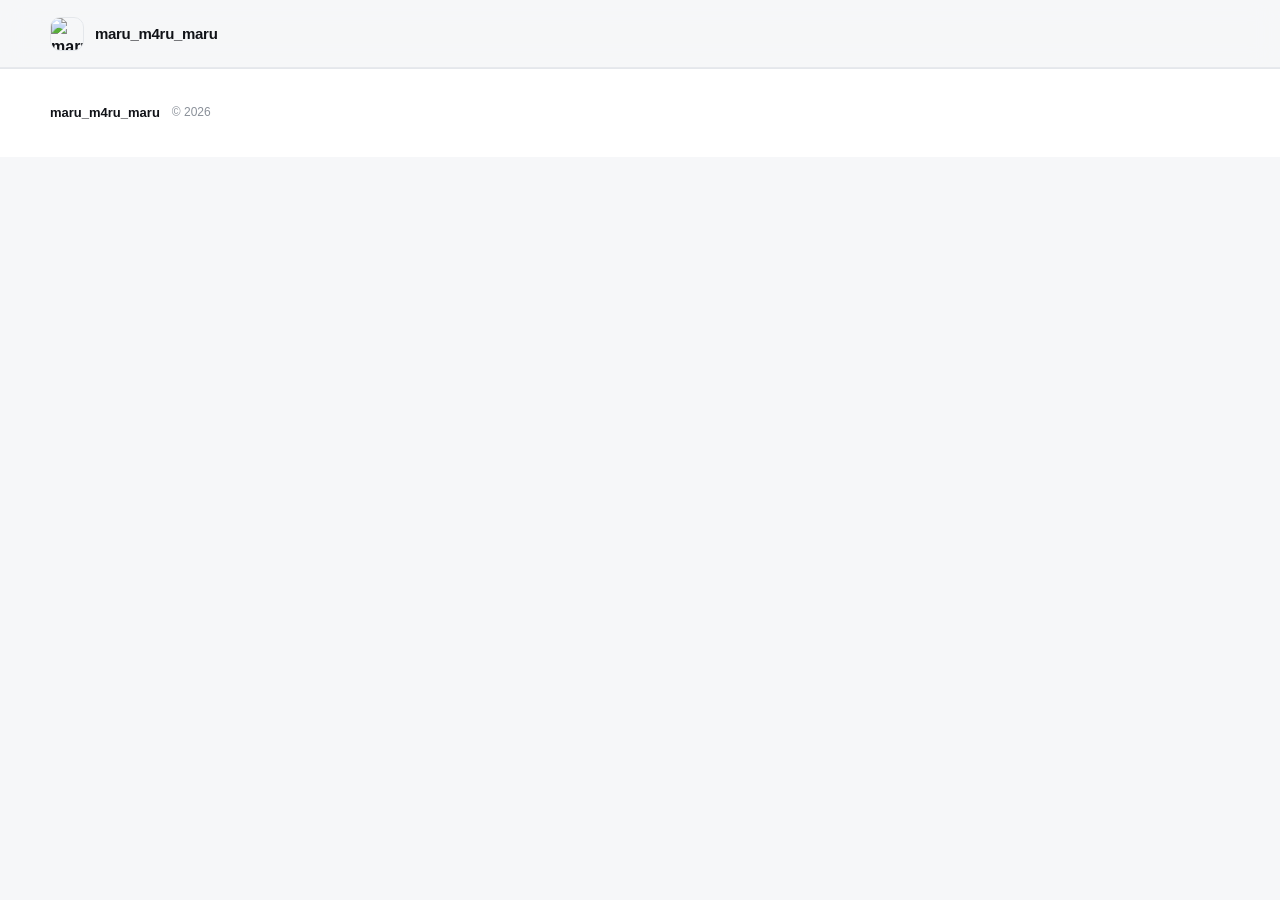
==== index.html @ 686f4b62 "Update index.html" ====
<!DOCTYPE html>
<html lang="ja">

<head>
  <meta charset="UTF-8">

  <meta
    name="viewport"
    content="width=device-width, initial-scale=1.0"
  >

  <meta
    name="description"
    id="metaDescription"
    content="maru_m4ru_maru が制作しているツール・サービス・プロジェクトを紹介しています。"
  >

  <title>
    maru_m4ru_maru - Official Website
  </title>

  <link
    rel="stylesheet"
    href="./style.css"
  >
</head>


<body>

  <!-- =========================
       HEADER
  ========================== -->

  <header class="site-header">

    <div class="container header-inner">

      <a
        href="#top"
        class="brand"
      >

        <img
          class="brand-avatar"
          data-site-avatar
          src="https://uploads.scratch.mit.edu/get_image/user/175225580_60x60.png"
          alt="maru_m4ru_maru"
        >

        <span
          class="brand-name"
          data-site-name
        >
          maru_m4ru_maru
        </span>

      </a>


      <nav
        class="nav"
        id="siteNavigation"
      ></nav>

    </div>

  </header>


  <!-- =========================
       MAIN
  ========================== -->

  <main id="top">

    <!-- CMS sections are rendered here -->

    <div
      id="siteSections"
    ></div>

  </main>


  <!-- =========================
       FOOTER
  ========================== -->

  <footer
    class="site-footer"
    id="siteFooter"
  >

    <div class="container footer-inner">

      <div>

        <strong
          data-site-name
        >
          maru_m4ru_maru
        </strong>

        <span>
          ©
          <span
            data-current-year
          ></span>
        </span>

      </div>


      <div
        class="footer-links"
        id="footerLinks"
      ></div>

    </div>

  </footer>


  <script src="./main.js"></script>

</body>

</html>
---- style.css ----
:root {
  --bg: #f6f7f9;
  --surface: #ffffff;
  --surface-soft: #f0f2f5;

  --text: #111318;
  --text-soft: #626873;
  --text-muted: #8a9099;

  --border: #e4e7eb;
  --border-strong: #d8dce2;

  --accent: #111318;
  --accent-soft: #eceef1;

  --success: #1d8c57;

  --radius-sm: 10px;
  --radius-md: 16px;
  --radius-lg: 22px;

  --shadow-sm:
    0 1px 2px rgba(15, 20, 30, 0.04),
    0 8px 24px rgba(15, 20, 30, 0.04);

  --shadow-lg:
    0 18px 50px rgba(15, 20, 30, 0.08);

  --container: 1180px;
}


* {
  box-sizing: border-box;
}


html {
  scroll-behavior: smooth;
}


body {
  margin: 0;

  font-family:
    Inter,
    ui-sans-serif,
    -apple-system,
    BlinkMacSystemFont,
    "Segoe UI",
    "Hiragino Kaku Gothic ProN",
    "Hiragino Sans",
    Meiryo,
    sans-serif;

  background: var(--bg);
  color: var(--text);

  line-height: 1.6;

  -webkit-font-smoothing: antialiased;
}


a {
  color: inherit;
  text-decoration: none;
}


img {
  max-width: 100%;
  display: block;
}


button,
a {
  -webkit-tap-highlight-color: transparent;
}


.container {
  width: min(
    calc(100% - 40px),
    var(--container)
  );

  margin-inline: auto;
}


/* =========================
   HEADER
========================= */

.site-header {
  position: sticky;
  top: 0;
  z-index: 100;

  height: 68px;

  border-bottom: 1px solid rgba(228, 231, 235, 0.8);

  background: rgba(246, 247, 249, 0.86);

  backdrop-filter: blur(14px);
  -webkit-backdrop-filter: blur(14px);
}


.header-inner {
  height: 100%;

  display: flex;
  align-items: center;
  justify-content: space-between;
}


.brand {
  display: inline-flex;
  align-items: center;
  gap: 11px;

  font-weight: 700;
}


.brand-avatar {
  width: 34px;
  height: 34px;

  border-radius: 10px;

  object-fit: cover;

  border: 1px solid var(--border);
}


.brand-name {
  font-size: 15px;
  letter-spacing: -0.02em;
}


.nav {
  display: flex;
  align-items: center;
  gap: 28px;
}


.nav a {
  color: var(--text-soft);

  font-size: 14px;
  font-weight: 600;

  transition:
    color 0.2s ease;
}


.nav a:hover {
  color: var(--text);
}


/* =========================
   HERO
========================= */

.hero {
  padding: 66px 0 30px;
}


.hero-grid {
  display: grid;

  grid-template-columns:
    minmax(0, 1.45fr)
    minmax(260px, 0.55fr);

  gap: 48px;

  align-items: center;
}


.hero-main {
  max-width: 760px;
}


.eyebrow {
  display: inline-flex;
  align-items: center;
  gap: 8px;

  padding: 7px 11px;

  border: 1px solid var(--border);

  border-radius: 999px;

  background: var(--surface);

  color: var(--text-soft);

  font-size: 12px;
  font-weight: 700;

  box-shadow: var(--shadow-sm);
}


.status-dot {
  width: 7px;
  height: 7px;

  border-radius: 50%;

  background: var(--success);

  box-shadow:
    0 0 0 4px rgba(29, 140, 87, 0.09);
}


.hero h1 {
  margin: 21px 0 18px;

  font-size:
    clamp(44px, 6vw, 72px);

  line-height: 1.02;

  letter-spacing: -0.055em;

  font-weight: 800;
}


.hero h1 span {
  color: var(--text-soft);
}


.hero-description {
  max-width: 620px;

  margin: 0;

  font-size: 17px;

  line-height: 1.8;

  color: var(--text-soft);
}


.hero-actions {
  display: flex;
  align-items: center;
  gap: 10px;

  margin-top: 30px;
}


.button {
  display: inline-flex;

  align-items: center;
  justify-content: center;

  min-height: 44px;

  padding: 0 17px;

  border-radius: 10px;

  font-size: 14px;

  font-weight: 700;

  transition:
    transform 0.18s ease,
    box-shadow 0.18s ease,
    background 0.18s ease,
    border-color 0.18s ease;
}


.button:hover {
  transform: translateY(-1px);
}


.button-primary {
  color: #fff;

  background: #111318;

  box-shadow:
    0 5px 14px rgba(17, 19, 24, 0.16);
}


.button-primary:hover {
  box-shadow:
    0 8px 20px rgba(17, 19, 24, 0.22);
}


.button-secondary,
.button-ghost {
  color: var(--text);

  background: var(--surface);

  border: 1px solid var(--border-strong);
}


.button-secondary:hover,
.button-ghost:hover {
  background: var(--surface-soft);
}


.button-dark {
  color: #111318;

  background: #ffffff;

  border: 1px solid rgba(255,255,255,0.2);
}


.hero-side {
  display: flex;
  justify-content: flex-end;
}


.profile-card {
  width: 100%;

  max-width: 330px;

  padding: 22px;

  border: 1px solid var(--border);

  border-radius: var(--radius-lg);

  background: var(--surface);

  box-shadow: var(--shadow-lg);
}


.profile-top {
  display: flex;
  align-items: center;

  gap: 14px;
}


.profile-avatar {
  width: 52px;
  height: 52px;

  border-radius: 15px;

  object-fit: cover;

  border: 1px solid var(--border);
}


.profile-top strong {
  display: block;

  font-size: 15px;
}


.profile-top span {
  display: block;

  margin-top: 2px;

  font-size: 12px;

  color: var(--text-muted);
}


.profile-line {
  height: 1px;

  margin: 20px 0;

  background: var(--border);
}


.profile-tags {
  display: flex;

  flex-wrap: wrap;

  gap: 7px;
}


.profile-tags span,
.project-tags span {
  padding: 5px 9px;

  border: 1px solid var(--border);

  border-radius: 7px;

  background: var(--surface-soft);

  color: var(--text-soft);

  font-size: 11px;

  font-weight: 700;
}


/* =========================
   STATS
========================= */

.stats-section {
  padding: 10px 0 20px;
}


.stats-grid {
  display: grid;

  grid-template-columns:
    repeat(4, 1fr);

  gap: 12px;
}


.stat-card {
  min-height: 116px;

  padding: 18px;

  border: 1px solid var(--border);

  border-radius: var(--radius-md);

  background: var(--surface);

  box-shadow: var(--shadow-sm);
}


.stat-label {
  display: block;

  margin-bottom: 8px;

  color: var(--text-muted);

  font-size: 11px;

  font-weight: 800;

  text-transform: uppercase;

  letter-spacing: 0.08em;
}


.stat-value {
  display: block;

  font-size: 20px;

  line-height: 1.25;

  letter-spacing: -0.025em;
}


.stat-meta {
  display: block;

  margin-top: 6px;

  color: var(--text-soft);

  font-size: 12px;
}


.status-text {
  display: flex;
  align-items: center;
  gap: 8px;
}


.status-text::before {
  content: "";

  width: 8px;
  height: 8px;

  border-radius: 50%;

  background: var(--success);

  box-shadow:
    0 0 0 4px rgba(29, 140, 87, 0.1);
}


/* =========================
   SECTIONS
========================= */

.section {
  padding: 62px 0;
}


.section-heading {
  display: flex;
  align-items: flex-end;
  justify-content: space-between;

  gap: 20px;

  margin-bottom: 22px;
}


.section-kicker {
  display: block;

  margin-bottom: 5px;

  color: var(--text-muted);

  font-size: 11px;

  font-weight: 800;

  letter-spacing: 0.12em;
}


.section-heading h2 {
  margin: 0;

  font-size: 28px;

  line-height: 1.2;

  letter-spacing: -0.04em;
}


.text-link {
  color: var(--text-soft);

  font-size: 13px;

  font-weight: 700;
}


.text-link:hover {
  color: var(--text);
}


/* =========================
   FEATURED
========================= */

.featured-card {
  display: grid;

  grid-template-columns:
    minmax(0, 1fr)
    minmax(340px, 0.95fr);

  gap: 20px;

  padding: 26px;

  border: 1px solid var(--border);

  border-radius: var(--radius-lg);

  background: var(--surface);

  box-shadow: var(--shadow-lg);
}


.featured-content {
  display: flex;

  flex-direction: column;

  justify-content: center;

  padding: 8px 5px;
}


.project-badge {
  width: fit-content;

  margin-bottom: 16px;

  padding: 6px 9px;

  border-radius: 7px;

  background: var(--accent-soft);

  color: var(--text-soft);

  font-size: 11px;

  font-weight: 800;
}


.featured-content h3 {
  margin: 0 0 15px;

  font-size: 40px;

  line-height: 1.06;

  letter-spacing: -0.05em;
}


.featured-content p {
  max-width: 640px;

  margin: 0;

  color: var(--text-soft);

  font-size: 15px;

  line-height: 1.8;
}


.featured-meta {
  display: grid;

  grid-template-columns: 0.45fr 1fr;

  gap: 14px;

  margin-top: 24px;

  padding-top: 20px;

  border-top: 1px solid var(--border);
}


.featured-meta span {
  display: block;

  margin-bottom: 5px;

  color: var(--text-muted);

  font-size: 11px;

  font-weight: 800;

  text-transform: uppercase;
}


.featured-meta strong {
  display: block;

  color: var(--text);

  font-size: 13px;

  line-height: 1.5;
}


.featured-actions {
  display: flex;

  gap: 9px;

  margin-top: 23px;
}


.featured-visual {
  min-height: 360px;

  padding: 20px;

  display: flex;

  align-items: center;
  justify-content: center;

  border-radius: 16px;

  background:
    radial-gradient(
      circle at top right,
      rgba(255,255,255,0.9),
      transparent 40%
    ),
    #eceff2;
}


/* fake application window */

.mock-window {
  width: min(100%, 440px);

  overflow: hidden;

  border: 1px solid #d9dde2;

  border-radius: 15px;

  background: #ffffff;

  box-shadow:
    0 16px 42px rgba(30, 35, 45, 0.14);
}


.mock-top {
  display: flex;

  align-items: center;

  gap: 6px;

  height: 38px;

  padding: 0 13px;

  border-bottom: 1px solid #e7e9ec;

  background: #fafafa;
}


.mock-top span {
  width: 8px;
  height: 8px;

  border-radius: 50%;

  background: #d6d9de;
}


.mock-body {
  display: grid;

  grid-template-columns: 110px 1fr;

  min-height: 275px;
}


.mock-sidebar {
  padding: 22px 15px;

  border-right: 1px solid #eceef0;

  background: #f7f8fa;
}


.mock-line {
  height: 8px;

  margin-bottom: 14px;

  border-radius: 999px;

  background: #dde1e6;
}


.mock-line.short {
  width: 55%;
}


.mock-content {
  padding: 22px;
}


.mock-title {
  margin-bottom: 18px;

  font-size: 16px;

  font-weight: 800;
}


.mock-card {
  display: flex;

  align-items: center;
  justify-content: space-between;

  padding: 14px 15px;

  margin-bottom: 10px;

  border: 1px solid #e7e9ec;

  border-radius: 10px;

  background: #ffffff;
}


.mock-card span {
  color: #727983;

  font-size: 12px;

  font-weight: 600;
}


.mock-card strong {
  font-size: 15px;
}


/* =========================
   PROJECTS
========================= */

.projects-grid {
  display: grid;

  grid-template-columns:
    repeat(3, 1fr);

  gap: 12px;
}


.project-card {
  min-height: 280px;

  display: flex;

  flex-direction: column;

  padding: 20px;

  border: 1px solid var(--border);

  border-radius: var(--radius-md);

  background: var(--surface);

  box-shadow: var(--shadow-sm);

  transition:
    transform 0.2s ease,
    box-shadow 0.2s ease;
}


.project-card:hover {
  transform: translateY(-3px);

  box-shadow: var(--shadow-lg);
}


.project-card-top {
  display: flex;

  align-items: center;
  justify-content: space-between;

  margin-bottom: 25px;
}


.project-icon {
  width: 42px;
  height: 42px;

  display: flex;

  align-items: center;
  justify-content: center;

  border-radius: 11px;

  background: #111318;

  color: #ffffff;

  font-size: 11px;

  font-weight: 900;

  letter-spacing: 0.05em;
}


.project-status {
  padding: 5px 8px;

  border: 1px solid var(--border);

  border-radius: 7px;

  background: var(--surface-soft);

  color: var(--text-muted);

  font-size: 10px;

  font-weight: 800;
}


.project-card h3 {
  margin: 0 0 10px;

  font-size: 21px;

  letter-spacing: -0.03em;
}


.project-card p {
  margin: 0;

  color: var(--text-soft);

  font-size: 13px;

  line-height: 1.75;
}


.project-tags {
  display: flex;

  flex-wrap: wrap;

  gap: 6px;

  margin-top: auto;

  padding-top: 22px;
}


/* =========================
   UPDATES
========================= */

.update-card {
  display: grid;

  grid-template-columns:
    160px
    minmax(0, 1fr)
    150px;

  align-items: center;

  gap: 20px;

  padding: 22px;

  border: 1px solid var(--border);

  border-radius: var(--radius-md);

  background: var(--surface);

  box-shadow: var(--shadow-sm);
}


.update-date {
  padding-right: 20px;

  border-right: 1px solid var(--border);
}


.update-date span {
  display: block;

  margin-bottom: 4px;

  color: var(--text-muted);

  font-size: 10px;

  font-weight: 800;

  text-transform: uppercase;

  letter-spacing: 0.08em;
}


.update-date strong {
  font-size: 16px;
}


.update-label {
  margin-bottom: 5px;

  color: var(--text-muted);

  font-size: 11px;

  font-weight: 800;

  text-transform: uppercase;
}


.update-main h3 {
  margin: 0;

  font-size: 20px;

  line-height: 1.35;

  letter-spacing: -0.025em;
}


.update-main p {
  margin: 7px 0 0;

  color: var(--text-soft);

  font-size: 13px;
}


.update-version {
  padding-left: 20px;

  border-left: 1px solid var(--border);

  text-align: right;
}


.update-version span {
  display: block;

  margin-bottom: 4px;

  color: var(--text-muted);

  font-size: 10px;

  font-weight: 800;

  text-transform: uppercase;
}


.update-version strong {
  font-size: 18px;
}


/* =========================
   GITHUB
========================= */

.github-section {
  padding: 20px 0 70px;
}


.github-card {
  display: flex;

  align-items: center;
  justify-content: space-between;

  gap: 30px;

  padding: 38px;

  border-radius: var(--radius-lg);

  background: #111318;

  color: #fff;
}


.github-card .section-kicker {
  color: #9298a2;
}


.github-card h2 {
  margin: 5px 0 10px;

  font-size: 35px;

  line-height: 1.05;

  letter-spacing: -0.045em;
}


.github-card p {
  margin: 0;

  color: #aab0b9;

  font-size: 14px;
}


/* =========================
   FOOTER
========================= */

.site-footer {
  border-top: 1px solid var(--border);

  background: var(--surface);
}


.footer-inner {
  min-height: 88px;

  display: flex;

  align-items: center;
  justify-content: space-between;

  gap: 20px;
}


.footer-inner > div:first-child {
  display: flex;

  align-items: center;

  gap: 12px;
}


.footer-inner strong {
  font-size: 13px;
}


.footer-inner span {
  color: var(--text-muted);

  font-size: 12px;
}


.footer-links {
  display: flex;

  align-items: center;

  gap: 18px;
}


.footer-links a {
  color: var(--text-soft);

  font-size: 12px;

  font-weight: 600;
}


.footer-links a:hover {
  color: var(--text);
}


/* =========================
   RESPONSIVE
========================= */

@media (max-width: 980px) {

  .hero-grid {
    grid-template-columns: 1fr;
  }

  .hero-side {
    justify-content: flex-start;
  }

  .profile-card {
    max-width: none;
  }

  .stats-grid {
    grid-template-columns:
      repeat(2, 1fr);
  }

  .featured-card {
    grid-template-columns: 1fr;
  }

  .projects-grid {
    grid-template-columns:
      1fr;
  }

  .project-card {
    min-height: 230px;
  }

  .update-card {
    grid-template-columns: 1fr;
  }

  .update-date {
    padding-right: 0;

    padding-bottom: 14px;

    border-right: 0;

    border-bottom: 1px solid var(--border);
  }

  .update-version {
    padding-left: 0;

    padding-top: 14px;

    border-left: 0;

    border-top: 1px solid var(--border);

    text-align: left;
  }

}


@media (max-width: 680px) {

  .container {
    width: min(
      calc(100% - 26px),
      var(--container)
    );
  }

  .site-header {
    height: 62px;
  }

  .nav {
    gap: 14px;
  }

  .nav a {
    font-size: 12px;
  }

  .hero {
    padding-top: 42px;
  }

  .hero h1 {
    font-size: 42px;
  }

  .hero-description {
    font-size: 15px;
  }

  .hero-actions,
  .featured-actions {
    flex-direction: column;

    align-items: stretch;
  }

  .button {
    width: 100%;
  }

  .stats-grid {
    grid-template-columns:
      1fr;
  }

  .section {
    padding: 45px 0;
  }

  .section-heading h2 {
    font-size: 24px;
  }

  .featured-card {
    padding: 18px;
  }

  .featured-content h3 {
    font-size: 31px;
  }

  .featured-meta {
    grid-template-columns: 1fr;
  }

  .featured-visual {
    min-height: 270px;

    padding: 12px;
  }

  .mock-body {
    grid-template-columns: 78px 1fr;
  }

  .mock-content {
    padding: 15px;
  }

  .mock-card {
    padding: 11px;
  }

  .github-card {
    padding: 27px;

    flex-direction: column;

    align-items: flex-start;
  }

  .github-card h2 {
    font-size: 30px;
  }

  .footer-inner {
    padding: 20px 0;

    flex-direction: column;

    align-items: flex-start;
  }

  .footer-links {
    flex-wrap: wrap;
  }

}
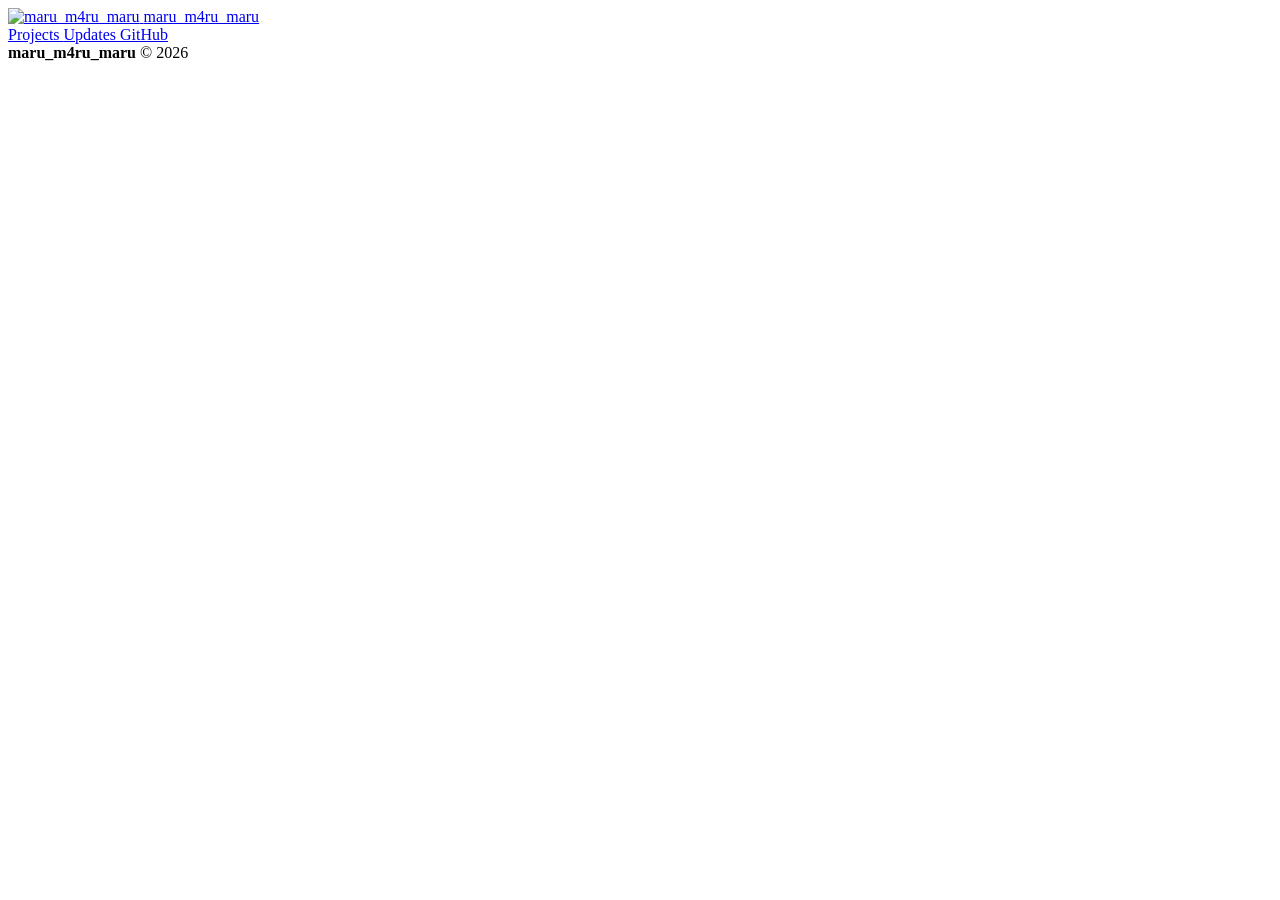
==== commit 42ac47b1: "Update index.html" ====
--- a/index.html
+++ b/index.html
@@ -15,6 +15,11 @@
     content="maru_m4ru_maru が制作しているツール・サービス・プロジェクトを紹介しています。"
   >
 
+  <meta
+    name="theme-color"
+    content="#0b0d12"
+  >
+
   <title>
     maru_m4ru_maru - Official Website
   </title>
@@ -24,7 +29,6 @@
     href="./style.css"
   >
 </head>
-
 
 <body>
 
@@ -39,6 +43,7 @@
       <a
         href="#top"
         class="brand"
+        aria-label="ホーム"
       >
 
         <img
@@ -57,10 +62,10 @@
 
       </a>
 
-
       <nav
         class="nav"
         id="siteNavigation"
+        aria-label="メインナビゲーション"
       ></nav>
 
     </div>
@@ -72,12 +77,14 @@
        MAIN
   ========================== -->
 
-  <main id="top">
-
-    <!-- CMS sections are rendered here -->
+  <main
+    id="top"
+    class="site-main"
+  >
 
     <div
       id="siteSections"
+      class="site-sections"
     ></div>
 
   </main>
@@ -94,7 +101,7 @@
 
     <div class="container footer-inner">
 
-      <div>
+      <div class="footer-brand">
 
         <strong
           data-site-name
@@ -102,15 +109,14 @@
           maru_m4ru_maru
         </strong>
 
-        <span>
+        <span class="footer-copy">
           ©
-          <span
-            data-current-year
-          ></span>
+          <span data-current-year>
+            2026
+          </span>
         </span>
 
       </div>
-
 
       <div
         class="footer-links"
--- a/style.css
+++ b/style.css
@@ -1,1415 +1,71 @@
-:root {
-  --bg: #f6f7f9;
-  --surface: #ffffff;
-  --surface-soft: #f0f2f5;
-
-  --text: #111318;
-  --text-soft: #626873;
-  --text-muted: #8a9099;
-
-  --border: #e4e7eb;
-  --border-strong: #d8dce2;
-
-  --accent: #111318;
-  --accent-soft: #eceef1;
-
-  --success: #1d8c57;
-
-  --radius-sm: 10px;
-  --radius-md: 16px;
-  --radius-lg: 22px;
-
-  --shadow-sm:
-    0 1px 2px rgba(15, 20, 30, 0.04),
-    0 8px 24px rgba(15, 20, 30, 0.04);
-
-  --shadow-lg:
-    0 18px 50px rgba(15, 20, 30, 0.08);
-
-  --container: 1180px;
-}
-
-
-* {
-  box-sizing: border-box;
-}
-
-
-html {
-  scroll-behavior: smooth;
-}
-
-
-body {
-  margin: 0;
-
-  font-family:
-    Inter,
-    ui-sans-serif,
-    -apple-system,
-    BlinkMacSystemFont,
-    "Segoe UI",
-    "Hiragino Kaku Gothic ProN",
-    "Hiragino Sans",
-    Meiryo,
-    sans-serif;
-
-  background: var(--bg);
-  color: var(--text);
-
-  line-height: 1.6;
-
-  -webkit-font-smoothing: antialiased;
-}
-
-
-a {
-  color: inherit;
-  text-decoration: none;
-}
-
-
-img {
-  max-width: 100%;
-  display: block;
-}
-
-
-button,
-a {
-  -webkit-tap-highlight-color: transparent;
-}
-
-
-.container {
-  width: min(
-    calc(100% - 40px),
-    var(--container)
-  );
-
-  margin-inline: auto;
-}
-
-
 /* =========================
-   HEADER
+   CMS DYNAMIC CONTENT
 ========================= */
 
-.site-header {
-  position: sticky;
-  top: 0;
-  z-index: 100;
-
-  height: 68px;
-
-  border-bottom: 1px solid rgba(228, 231, 235, 0.8);
-
-  background: rgba(246, 247, 249, 0.86);
-
-  backdrop-filter: blur(14px);
-  -webkit-backdrop-filter: blur(14px);
-}
-
-
-.header-inner {
-  height: 100%;
-
-  display: flex;
-  align-items: center;
-  justify-content: space-between;
-}
-
-
-.brand {
-  display: inline-flex;
-  align-items: center;
-  gap: 11px;
-
+.project-links a {
+  color: var(--text-soft);
+  font-size: 12px;
   font-weight: 700;
 }
 
-
-.brand-avatar {
-  width: 34px;
-  height: 34px;
-
-  border-radius: 10px;
-
-  object-fit: cover;
-
-  border: 1px solid var(--border);
-}
-
-
-.brand-name {
-  font-size: 15px;
-  letter-spacing: -0.02em;
-}
-
-
-.nav {
-  display: flex;
-  align-items: center;
-  gap: 28px;
-}
-
-
-.nav a {
-  color: var(--text-soft);
-
-  font-size: 14px;
-  font-weight: 600;
-
-  transition:
-    color 0.2s ease;
-}
-
-
-.nav a:hover {
+.project-links a:hover {
   color: var(--text);
 }
 
 
-/* =========================
-   HERO
-========================= */
-
-.hero {
-  padding: 66px 0 30px;
+.embeds-grid {
+  width: 100%;
 }
 
 
-.hero-grid {
-  display: grid;
-
-  grid-template-columns:
-    minmax(0, 1.45fr)
-    minmax(260px, 0.55fr);
-
-  gap: 48px;
-
-  align-items: center;
+.embed-card {
+  width: 100%;
 }
 
 
-.hero-main {
-  max-width: 760px;
+.embed-card iframe {
+  display: block;
+  width: 100%;
+
+  background: #fff;
 }
 
 
-.eyebrow {
-  display: inline-flex;
-  align-items: center;
-  gap: 8px;
+.links-section a {
+  transition:
+    transform 0.18s ease,
+    box-shadow 0.18s ease,
+    background 0.18s ease;
+}
 
-  padding: 7px 11px;
 
-  border: 1px solid var(--border);
+.links-section a:hover {
+  transform: translateY(-2px);
 
-  border-radius: 999px;
-
-  background: var(--surface);
-
-  color: var(--text-soft);
-
-  font-size: 12px;
-  font-weight: 700;
+  background: var(--surface-soft);
 
   box-shadow: var(--shadow-sm);
 }
 
 
-.status-dot {
-  width: 7px;
-  height: 7px;
-
-  border-radius: 50%;
-
-  background: var(--success);
-
-  box-shadow:
-    0 0 0 4px rgba(29, 140, 87, 0.09);
-}
-
-
-.hero h1 {
-  margin: 21px 0 18px;
-
-  font-size:
-    clamp(44px, 6vw, 72px);
-
-  line-height: 1.02;
-
-  letter-spacing: -0.055em;
-
-  font-weight: 800;
-}
-
-
-.hero h1 span {
-  color: var(--text-soft);
-}
-
-
-.hero-description {
-  max-width: 620px;
-
-  margin: 0;
-
-  font-size: 17px;
-
-  line-height: 1.8;
-
-  color: var(--text-soft);
-}
-
-
-.hero-actions {
-  display: flex;
-  align-items: center;
-  gap: 10px;
-
-  margin-top: 30px;
-}
-
-
-.button {
-  display: inline-flex;
-
-  align-items: center;
-  justify-content: center;
-
-  min-height: 44px;
-
-  padding: 0 17px;
-
-  border-radius: 10px;
-
-  font-size: 14px;
-
-  font-weight: 700;
-
-  transition:
-    transform 0.18s ease,
-    box-shadow 0.18s ease,
-    background 0.18s ease,
-    border-color 0.18s ease;
-}
-
-
-.button:hover {
-  transform: translateY(-1px);
-}
-
-
-.button-primary {
-  color: #fff;
-
-  background: #111318;
-
-  box-shadow:
-    0 5px 14px rgba(17, 19, 24, 0.16);
-}
-
-
-.button-primary:hover {
-  box-shadow:
-    0 8px 20px rgba(17, 19, 24, 0.22);
-}
-
-
-.button-secondary,
-.button-ghost {
-  color: var(--text);
-
-  background: var(--surface);
-
-  border: 1px solid var(--border-strong);
-}
-
-
-.button-secondary:hover,
-.button-ghost:hover {
-  background: var(--surface-soft);
-}
-
-
-.button-dark {
-  color: #111318;
-
-  background: #ffffff;
-
-  border: 1px solid rgba(255,255,255,0.2);
-}
-
-
-.hero-side {
-  display: flex;
-  justify-content: flex-end;
-}
-
-
-.profile-card {
-  width: 100%;
-
-  max-width: 330px;
-
-  padding: 22px;
-
-  border: 1px solid var(--border);
-
-  border-radius: var(--radius-lg);
-
-  background: var(--surface);
-
-  box-shadow: var(--shadow-lg);
-}
-
-
-.profile-top {
-  display: flex;
-  align-items: center;
-
-  gap: 14px;
-}
-
-
-.profile-avatar {
-  width: 52px;
-  height: 52px;
-
-  border-radius: 15px;
-
-  object-fit: cover;
-
-  border: 1px solid var(--border);
-}
-
-
-.profile-top strong {
-  display: block;
-
-  font-size: 15px;
-}
-
-
-.profile-top span {
-  display: block;
-
-  margin-top: 2px;
-
-  font-size: 12px;
-
-  color: var(--text-muted);
-}
-
-
-.profile-line {
-  height: 1px;
-
-  margin: 20px 0;
-
-  background: var(--border);
-}
-
-
-.profile-tags {
-  display: flex;
-
-  flex-wrap: wrap;
-
-  gap: 7px;
-}
-
-
-.profile-tags span,
-.project-tags span {
-  padding: 5px 9px;
-
-  border: 1px solid var(--border);
-
-  border-radius: 7px;
-
-  background: var(--surface-soft);
-
-  color: var(--text-soft);
-
-  font-size: 11px;
-
-  font-weight: 700;
-}
-
-
-/* =========================
-   STATS
-========================= */
-
-.stats-section {
-  padding: 10px 0 20px;
-}
-
-
-.stats-grid {
-  display: grid;
-
-  grid-template-columns:
-    repeat(4, 1fr);
-
-  gap: 12px;
-}
-
-
-.stat-card {
-  min-height: 116px;
-
-  padding: 18px;
-
-  border: 1px solid var(--border);
-
-  border-radius: var(--radius-md);
-
-  background: var(--surface);
-
-  box-shadow: var(--shadow-sm);
-}
-
-
-.stat-label {
-  display: block;
-
-  margin-bottom: 8px;
-
-  color: var(--text-muted);
-
-  font-size: 11px;
-
-  font-weight: 800;
-
-  text-transform: uppercase;
-
-  letter-spacing: 0.08em;
-}
-
-
-.stat-value {
-  display: block;
-
-  font-size: 20px;
-
-  line-height: 1.25;
-
-  letter-spacing: -0.025em;
-}
-
-
-.stat-meta {
-  display: block;
-
-  margin-top: 6px;
-
-  color: var(--text-soft);
-
-  font-size: 12px;
-}
-
-
-.status-text {
-  display: flex;
-  align-items: center;
-  gap: 8px;
-}
-
-
-.status-text::before {
-  content: "";
-
-  width: 8px;
-  height: 8px;
-
-  border-radius: 50%;
-
-  background: var(--success);
-
-  box-shadow:
-    0 0 0 4px rgba(29, 140, 87, 0.1);
-}
-
-
-/* =========================
-   SECTIONS
-========================= */
-
-.section {
-  padding: 62px 0;
-}
-
-
-.section-heading {
-  display: flex;
-  align-items: flex-end;
-  justify-content: space-between;
-
-  gap: 20px;
-
-  margin-bottom: 22px;
-}
-
-
-.section-kicker {
-  display: block;
-
-  margin-bottom: 5px;
-
-  color: var(--text-muted);
-
-  font-size: 11px;
-
-  font-weight: 800;
-
-  letter-spacing: 0.12em;
-}
-
-
-.section-heading h2 {
-  margin: 0;
-
-  font-size: 28px;
-
-  line-height: 1.2;
-
-  letter-spacing: -0.04em;
-}
-
-
-.text-link {
-  color: var(--text-soft);
-
-  font-size: 13px;
-
-  font-weight: 700;
-}
-
-
-.text-link:hover {
-  color: var(--text);
-}
-
-
-/* =========================
-   FEATURED
-========================= */
-
-.featured-card {
-  display: grid;
-
-  grid-template-columns:
-    minmax(0, 1fr)
-    minmax(340px, 0.95fr);
-
-  gap: 20px;
-
-  padding: 26px;
-
-  border: 1px solid var(--border);
-
-  border-radius: var(--radius-lg);
-
-  background: var(--surface);
-
-  box-shadow: var(--shadow-lg);
-}
-
-
-.featured-content {
-  display: flex;
-
-  flex-direction: column;
-
-  justify-content: center;
-
-  padding: 8px 5px;
-}
-
-
-.project-badge {
-  width: fit-content;
-
-  margin-bottom: 16px;
-
-  padding: 6px 9px;
-
-  border-radius: 7px;
-
-  background: var(--accent-soft);
-
-  color: var(--text-soft);
-
-  font-size: 11px;
-
-  font-weight: 800;
-}
-
-
-.featured-content h3 {
-  margin: 0 0 15px;
-
-  font-size: 40px;
-
-  line-height: 1.06;
-
-  letter-spacing: -0.05em;
-}
-
-
-.featured-content p {
-  max-width: 640px;
-
-  margin: 0;
-
-  color: var(--text-soft);
-
-  font-size: 15px;
-
-  line-height: 1.8;
-}
-
-
-.featured-meta {
-  display: grid;
-
-  grid-template-columns: 0.45fr 1fr;
-
-  gap: 14px;
-
-  margin-top: 24px;
-
-  padding-top: 20px;
-
-  border-top: 1px solid var(--border);
-}
-
-
-.featured-meta span {
-  display: block;
-
-  margin-bottom: 5px;
-
-  color: var(--text-muted);
-
-  font-size: 11px;
-
-  font-weight: 800;
-
-  text-transform: uppercase;
-}
-
-
-.featured-meta strong {
-  display: block;
-
-  color: var(--text);
-
-  font-size: 13px;
-
-  line-height: 1.5;
-}
-
-
-.featured-actions {
-  display: flex;
-
-  gap: 9px;
-
-  margin-top: 23px;
-}
-
-
-.featured-visual {
-  min-height: 360px;
-
-  padding: 20px;
-
-  display: flex;
-
-  align-items: center;
-  justify-content: center;
-
-  border-radius: 16px;
-
-  background:
-    radial-gradient(
-      circle at top right,
-      rgba(255,255,255,0.9),
-      transparent 40%
-    ),
-    #eceff2;
-}
-
-
-/* fake application window */
-
-.mock-window {
-  width: min(100%, 440px);
-
-  overflow: hidden;
-
-  border: 1px solid #d9dde2;
-
-  border-radius: 15px;
-
-  background: #ffffff;
-
-  box-shadow:
-    0 16px 42px rgba(30, 35, 45, 0.14);
-}
-
-
-.mock-top {
-  display: flex;
-
-  align-items: center;
-
-  gap: 6px;
-
-  height: 38px;
-
-  padding: 0 13px;
-
-  border-bottom: 1px solid #e7e9ec;
-
-  background: #fafafa;
-}
-
-
-.mock-top span {
-  width: 8px;
-  height: 8px;
-
-  border-radius: 50%;
-
-  background: #d6d9de;
-}
-
-
-.mock-body {
-  display: grid;
-
-  grid-template-columns: 110px 1fr;
-
-  min-height: 275px;
-}
-
-
-.mock-sidebar {
-  padding: 22px 15px;
-
-  border-right: 1px solid #eceef0;
-
-  background: #f7f8fa;
-}
-
-
-.mock-line {
-  height: 8px;
-
-  margin-bottom: 14px;
-
-  border-radius: 999px;
-
-  background: #dde1e6;
-}
-
-
-.mock-line.short {
-  width: 55%;
-}
-
-
-.mock-content {
-  padding: 22px;
-}
-
-
-.mock-title {
-  margin-bottom: 18px;
-
-  font-size: 16px;
-
-  font-weight: 800;
-}
-
-
-.mock-card {
-  display: flex;
-
-  align-items: center;
-  justify-content: space-between;
-
-  padding: 14px 15px;
-
-  margin-bottom: 10px;
-
-  border: 1px solid #e7e9ec;
-
-  border-radius: 10px;
-
-  background: #ffffff;
-}
-
-
-.mock-card span {
-  color: #727983;
-
-  font-size: 12px;
-
-  font-weight: 600;
-}
-
-
-.mock-card strong {
-  font-size: 15px;
-}
-
-
-/* =========================
-   PROJECTS
-========================= */
+/* CMSでプロジェクト数が増えても崩れにくくする */
 
 .projects-grid {
-  display: grid;
-
-  grid-template-columns:
-    repeat(3, 1fr);
-
-  gap: 12px;
+  align-items: stretch;
 }
 
 
 .project-card {
-  min-height: 280px;
-
-  display: flex;
-
-  flex-direction: column;
-
-  padding: 20px;
-
-  border: 1px solid var(--border);
-
-  border-radius: var(--radius-md);
-
-  background: var(--surface);
-
-  box-shadow: var(--shadow-sm);
-
-  transition:
-    transform 0.2s ease,
-    box-shadow 0.2s ease;
+  overflow: hidden;
 }
 
 
-.project-card:hover {
-  transform: translateY(-3px);
+/* スマホ */
 
-  box-shadow: var(--shadow-lg);
-}
+@media (max-width: 680px) {
 
-
-.project-card-top {
-  display: flex;
-
-  align-items: center;
-  justify-content: space-between;
-
-  margin-bottom: 25px;
-}
-
-
-.project-icon {
-  width: 42px;
-  height: 42px;
-
-  display: flex;
-
-  align-items: center;
-  justify-content: center;
-
-  border-radius: 11px;
-
-  background: #111318;
-
-  color: #ffffff;
-
-  font-size: 11px;
-
-  font-weight: 900;
-
-  letter-spacing: 0.05em;
-}
-
-
-.project-status {
-  padding: 5px 8px;
-
-  border: 1px solid var(--border);
-
-  border-radius: 7px;
-
-  background: var(--surface-soft);
-
-  color: var(--text-muted);
-
-  font-size: 10px;
-
-  font-weight: 800;
-}
-
-
-.project-card h3 {
-  margin: 0 0 10px;
-
-  font-size: 21px;
-
-  letter-spacing: -0.03em;
-}
-
-
-.project-card p {
-  margin: 0;
-
-  color: var(--text-soft);
-
-  font-size: 13px;
-
-  line-height: 1.75;
-}
-
-
-.project-tags {
-  display: flex;
-
-  flex-wrap: wrap;
-
-  gap: 6px;
-
-  margin-top: auto;
-
-  padding-top: 22px;
-}
-
-
-/* =========================
-   UPDATES
-========================= */
-
-.update-card {
-  display: grid;
-
-  grid-template-columns:
-    160px
-    minmax(0, 1fr)
-    150px;
-
-  align-items: center;
-
-  gap: 20px;
-
-  padding: 22px;
-
-  border: 1px solid var(--border);
-
-  border-radius: var(--radius-md);
-
-  background: var(--surface);
-
-  box-shadow: var(--shadow-sm);
-}
-
-
-.update-date {
-  padding-right: 20px;
-
-  border-right: 1px solid var(--border);
-}
-
-
-.update-date span {
-  display: block;
-
-  margin-bottom: 4px;
-
-  color: var(--text-muted);
-
-  font-size: 10px;
-
-  font-weight: 800;
-
-  text-transform: uppercase;
-
-  letter-spacing: 0.08em;
-}
-
-
-.update-date strong {
-  font-size: 16px;
-}
-
-
-.update-label {
-  margin-bottom: 5px;
-
-  color: var(--text-muted);
-
-  font-size: 11px;
-
-  font-weight: 800;
-
-  text-transform: uppercase;
-}
-
-
-.update-main h3 {
-  margin: 0;
-
-  font-size: 20px;
-
-  line-height: 1.35;
-
-  letter-spacing: -0.025em;
-}
-
-
-.update-main p {
-  margin: 7px 0 0;
-
-  color: var(--text-soft);
-
-  font-size: 13px;
-}
-
-
-.update-version {
-  padding-left: 20px;
-
-  border-left: 1px solid var(--border);
-
-  text-align: right;
-}
-
-
-.update-version span {
-  display: block;
-
-  margin-bottom: 4px;
-
-  color: var(--text-muted);
-
-  font-size: 10px;
-
-  font-weight: 800;
-
-  text-transform: uppercase;
-}
-
-
-.update-version strong {
-  font-size: 18px;
-}
-
-
-/* =========================
-   GITHUB
-========================= */
-
-.github-section {
-  padding: 20px 0 70px;
-}
-
-
-.github-card {
-  display: flex;
-
-  align-items: center;
-  justify-content: space-between;
-
-  gap: 30px;
-
-  padding: 38px;
-
-  border-radius: var(--radius-lg);
-
-  background: #111318;
-
-  color: #fff;
-}
-
-
-.github-card .section-kicker {
-  color: #9298a2;
-}
-
-
-.github-card h2 {
-  margin: 5px 0 10px;
-
-  font-size: 35px;
-
-  line-height: 1.05;
-
-  letter-spacing: -0.045em;
-}
-
-
-.github-card p {
-  margin: 0;
-
-  color: #aab0b9;
-
-  font-size: 14px;
-}
-
-
-/* =========================
-   FOOTER
-========================= */
-
-.site-footer {
-  border-top: 1px solid var(--border);
-
-  background: var(--surface);
-}
-
-
-.footer-inner {
-  min-height: 88px;
-
-  display: flex;
-
-  align-items: center;
-  justify-content: space-between;
-
-  gap: 20px;
-}
-
-
-.footer-inner > div:first-child {
-  display: flex;
-
-  align-items: center;
-
-  gap: 12px;
-}
-
-
-.footer-inner strong {
-  font-size: 13px;
-}
-
-
-.footer-inner span {
-  color: var(--text-muted);
-
-  font-size: 12px;
-}
-
-
-.footer-links {
-  display: flex;
-
-  align-items: center;
-
-  gap: 18px;
-}
-
-
-.footer-links a {
-  color: var(--text-soft);
-
-  font-size: 12px;
-
-  font-weight: 600;
-}
-
-
-.footer-links a:hover {
-  color: var(--text);
-}
-
-
-/* =========================
-   RESPONSIVE
-========================= */
-
-@media (max-width: 980px) {
-
-  .hero-grid {
-    grid-template-columns: 1fr;
-  }
-
-  .hero-side {
-    justify-content: flex-start;
-  }
-
-  .profile-card {
-    max-width: none;
-  }
-
-  .stats-grid {
-    grid-template-columns:
-      repeat(2, 1fr);
-  }
-
-  .featured-card {
-    grid-template-columns: 1fr;
-  }
-
-  .projects-grid {
-    grid-template-columns:
-      1fr;
-  }
-
-  .project-card {
-    min-height: 230px;
-  }
-
-  .update-card {
-    grid-template-columns: 1fr;
-  }
-
-  .update-date {
-    padding-right: 0;
-
-    padding-bottom: 14px;
-
-    border-right: 0;
-
-    border-bottom: 1px solid var(--border);
-  }
-
-  .update-version {
-    padding-left: 0;
-
-    padding-top: 14px;
-
-    border-left: 0;
-
-    border-top: 1px solid var(--border);
-
-    text-align: left;
+  .embed-card {
+    padding: 14px !important;
   }
 
 }
-
-
-@media (max-width: 680px) {
-
-  .container {
-    width: min(
-      calc(100% - 26px),
-      var(--container)
-    );
-  }
-
-  .site-header {
-    height: 62px;
-  }
-
-  .nav {
-    gap: 14px;
-  }
-
-  .nav a {
-    font-size: 12px;
-  }
-
-  .hero {
-    padding-top: 42px;
-  }
-
-  .hero h1 {
-    font-size: 42px;
-  }
-
-  .hero-description {
-    font-size: 15px;
-  }
-
-  .hero-actions,
-  .featured-actions {
-    flex-direction: column;
-
-    align-items: stretch;
-  }
-
-  .button {
-    width: 100%;
-  }
-
-  .stats-grid {
-    grid-template-columns:
-      1fr;
-  }
-
-  .section {
-    padding: 45px 0;
-  }
-
-  .section-heading h2 {
-    font-size: 24px;
-  }
-
-  .featured-card {
-    padding: 18px;
-  }
-
-  .featured-content h3 {
-    font-size: 31px;
-  }
-
-  .featured-meta {
-    grid-template-columns: 1fr;
-  }
-
-  .featured-visual {
-    min-height: 270px;
-
-    padding: 12px;
-  }
-
-  .mock-body {
-    grid-template-columns: 78px 1fr;
-  }
-
-  .mock-content {
-    padding: 15px;
-  }
-
-  .mock-card {
-    padding: 11px;
-  }
-
-  .github-card {
-    padding: 27px;
-
-    flex-direction: column;
-
-    align-items: flex-start;
-  }
-
-  .github-card h2 {
-    font-size: 30px;
-  }
-
-  .footer-inner {
-    padding: 20px 0;
-
-    flex-direction: column;
-
-    align-items: flex-start;
-  }
-
-  .footer-links {
-    flex-wrap: wrap;
-  }
-
-}
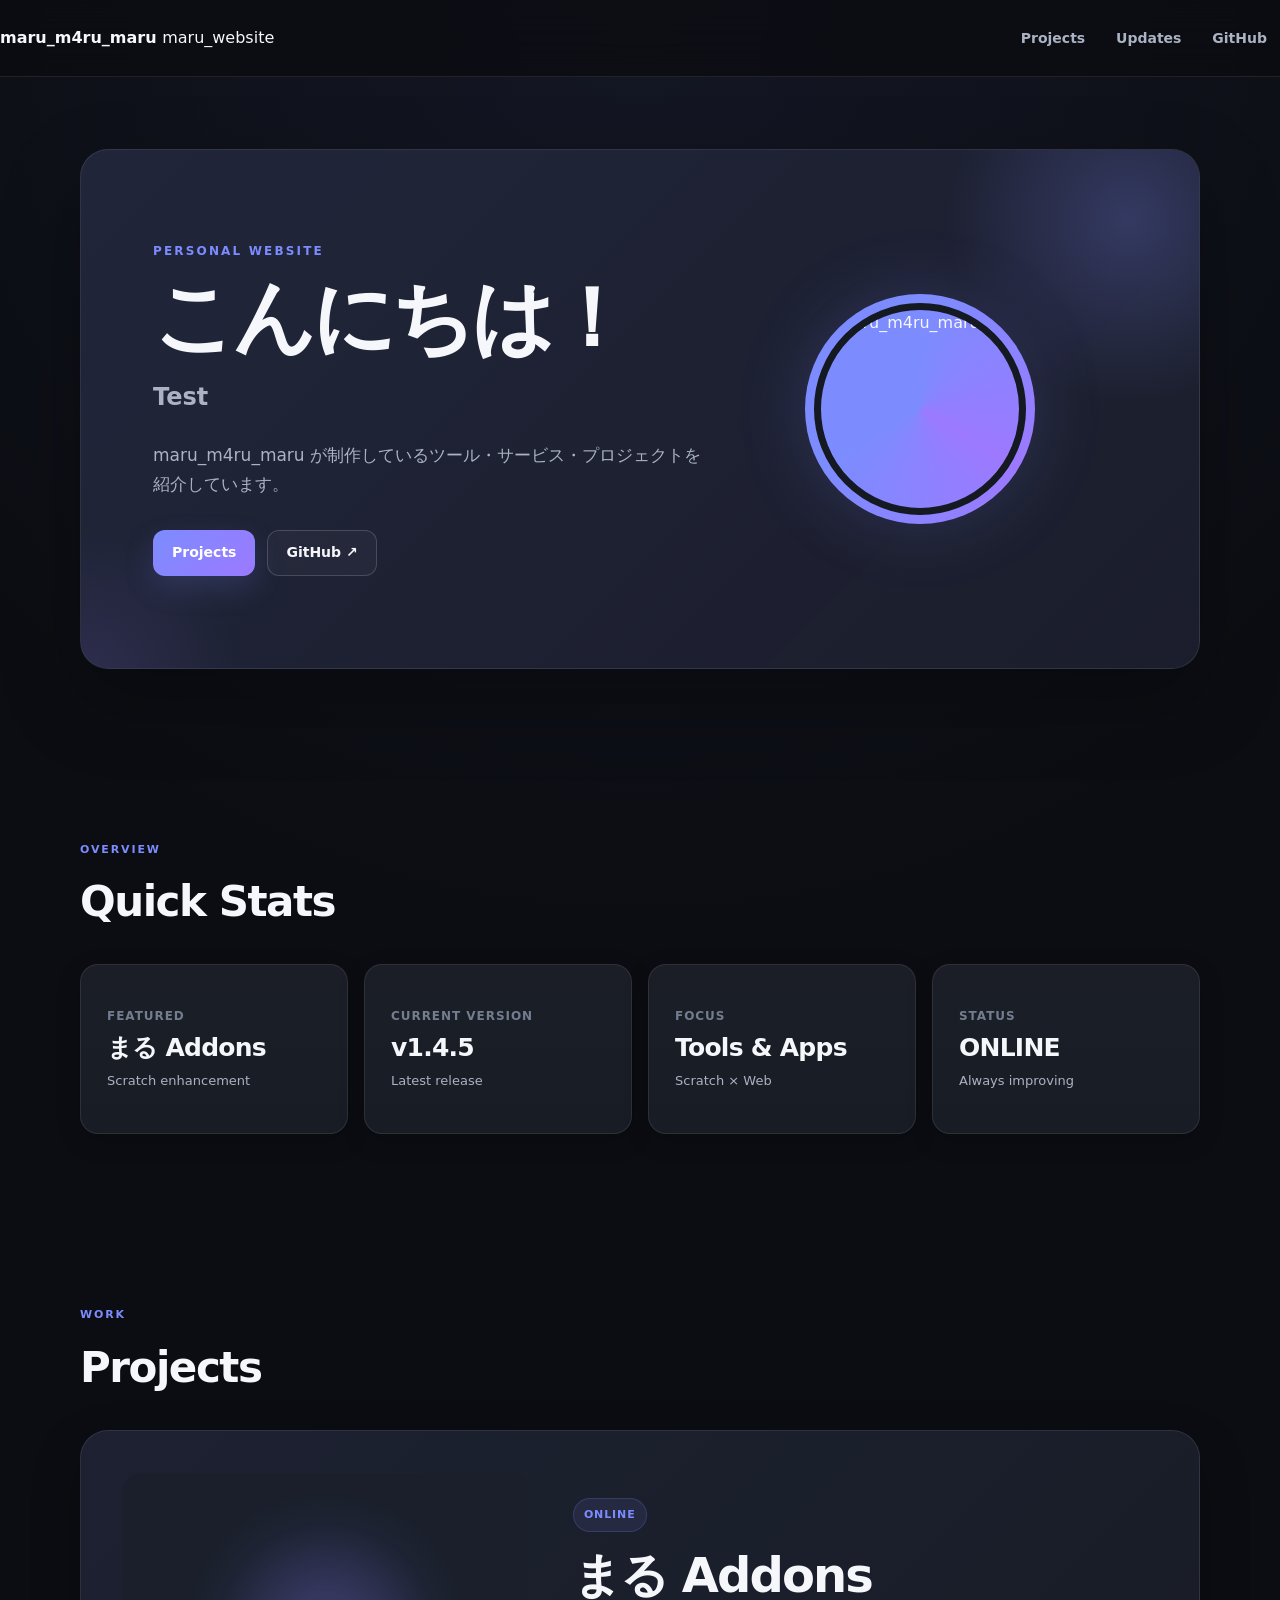
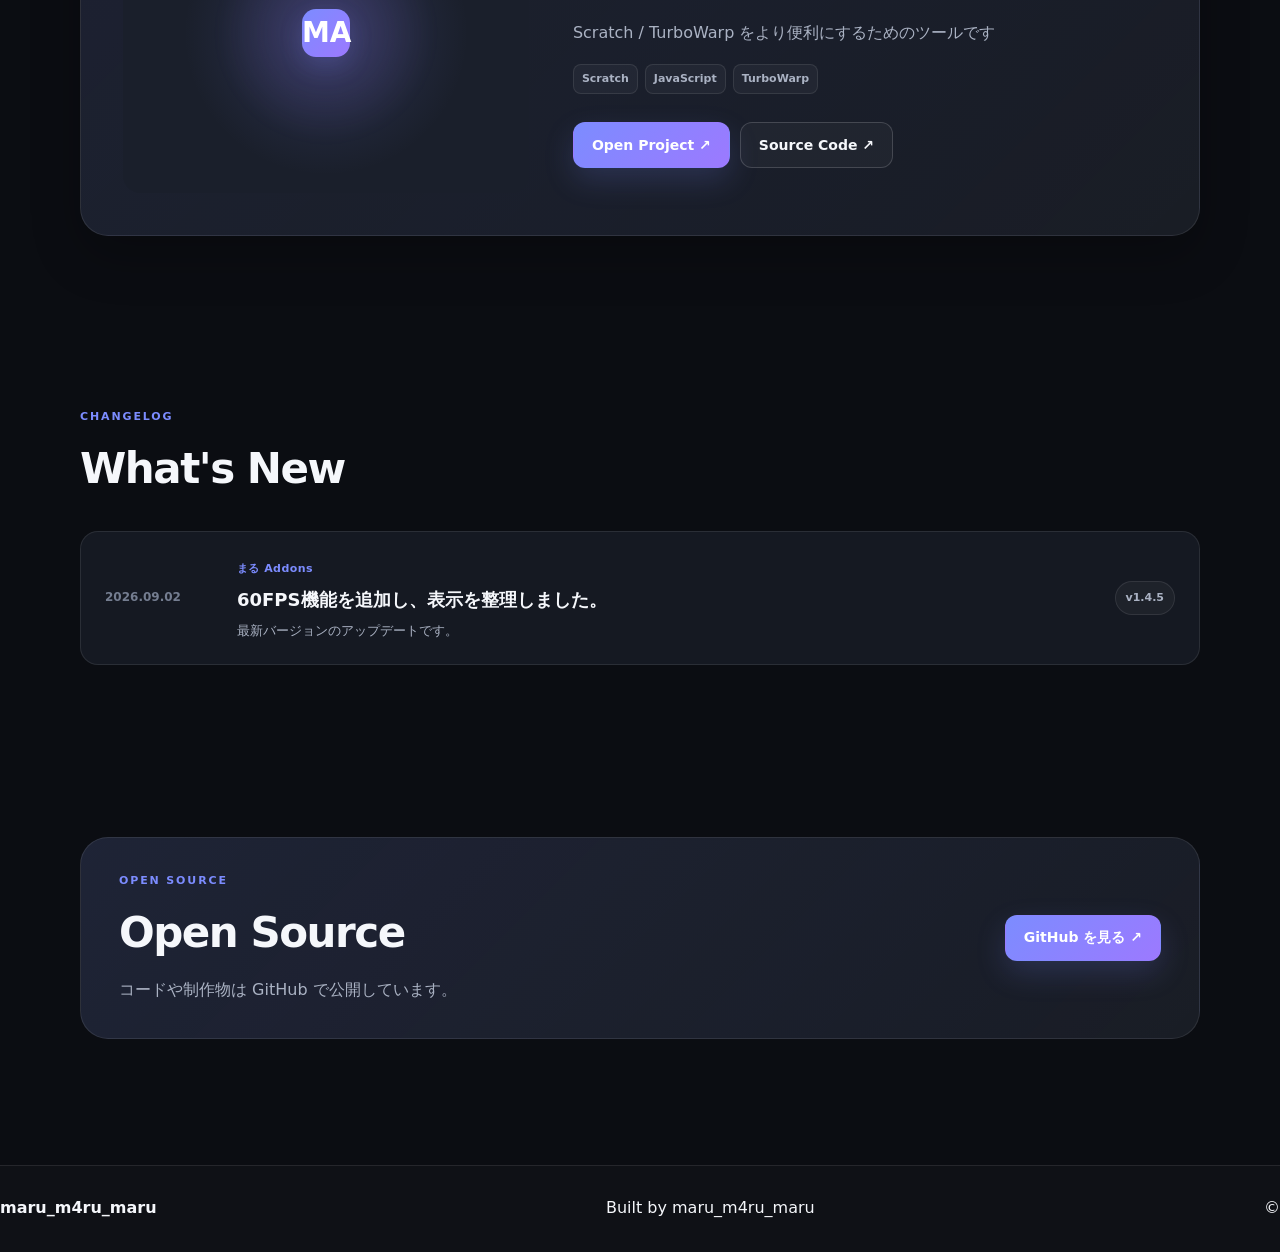
==== commit cf88bca7: "Update index.html" ====
--- a/index.html
+++ b/index.html
@@ -1,6 +1,5 @@
 <!DOCTYPE html>
 <html lang="ja">
-
 <head>
   <meta charset="UTF-8">
 
@@ -10,61 +9,50 @@
   >
 
   <meta
+    id="metaDescription"
     name="description"
-    id="metaDescription"
-    content="maru_m4ru_maru が制作しているツール・サービス・プロジェクトを紹介しています。"
+    content=""
   >
 
-  <meta
-    name="theme-color"
-    content="#0b0d12"
-  >
+  <title>maru_website</title>
 
-  <title>
-    maru_m4ru_maru - Official Website
-  </title>
-
-  <link
-    rel="stylesheet"
-    href="./style.css"
-  >
+  <link rel="stylesheet" href="./style.css">
 </head>
 
 <body>
 
-  <!-- =========================
-       HEADER
-  ========================== -->
-
   <header class="site-header">
 
-    <div class="container header-inner">
+    <div class="header-inner">
 
       <a
+        class="site-brand"
         href="#top"
-        class="brand"
-        aria-label="ホーム"
       >
 
         <img
-          class="brand-avatar"
-          data-site-avatar
-          src="https://uploads.scratch.mit.edu/get_image/user/175225580_60x60.png"
-          alt="maru_m4ru_maru"
+          id="siteAvatar"
+          class="site-avatar"
+          src=""
+          alt=""
         >
 
-        <span
-          class="brand-name"
-          data-site-name
-        >
-          maru_m4ru_maru
-        </span>
+        <div>
+          <strong id="siteName">
+            maru_m4ru_maru
+          </strong>
+
+          <span>
+            maru_website
+          </span>
+        </div>
 
       </a>
 
+
       <nav
-        class="nav"
         id="siteNavigation"
+        class="site-navigation"
         aria-label="メインナビゲーション"
       ></nav>
 
@@ -72,10 +60,6 @@
 
   </header>
 
-
-  <!-- =========================
-       MAIN
-  ========================== -->
 
   <main
     id="top"
@@ -90,38 +74,24 @@
   </main>
 
 
-  <!-- =========================
-       FOOTER
-  ========================== -->
-
   <footer
+    id="siteFooter"
     class="site-footer"
-    id="siteFooter"
   >
 
-    <div class="container footer-inner">
+    <div class="footer-inner">
 
-      <div class="footer-brand">
+      <strong id="footerSiteName">
+        maru_m4ru_maru
+      </strong>
 
-        <strong
-          data-site-name
-        >
-          maru_m4ru_maru
-        </strong>
+      <span id="footerText">
+        Built by maru_m4ru_maru
+      </span>
 
-        <span class="footer-copy">
-          ©
-          <span data-current-year>
-            2026
-          </span>
-        </span>
-
-      </div>
-
-      <div
-        class="footer-links"
-        id="footerLinks"
-      ></div>
+      <span>
+        © <span id="currentYear"></span>
+      </span>
 
     </div>
 
@@ -131,5 +101,4 @@
   <script src="./main.js"></script>
 
 </body>
-
 </html>
--- a/style.css
+++ b/style.css
@@ -1,71 +1,1409 @@
-/* =========================
-   CMS DYNAMIC CONTENT
-========================= */
-
-.project-links a {
+:root {
+  --bg: #0b0d12;
+  --bg-soft: #11141b;
+  --surface: #151922;
+  --surface-2: #1a1f2b;
+  --surface-3: #202635;
+
+  --text: #f5f7fb;
+  --text-soft: #aab2c3;
+  --text-muted: #747d90;
+
+  --border: rgba(255, 255, 255, 0.09);
+  --border-strong: rgba(255, 255, 255, 0.16);
+
+  --accent: #7c8cff;
+  --accent-2: #9c79ff;
+
+  --shadow-sm:
+    0 8px 24px rgba(0, 0, 0, 0.18);
+
+  --shadow-md:
+    0 20px 50px rgba(0, 0, 0, 0.24);
+
+  --shadow-lg:
+    0 30px 80px rgba(0, 0, 0, 0.3);
+
+  --radius-sm: 12px;
+  --radius-md: 18px;
+  --radius-lg: 28px;
+
+  --container: 1120px;
+}
+
+
+/* =========================
+   RESET
+========================= */
+
+* {
+  box-sizing: border-box;
+}
+
+html {
+  scroll-behavior: smooth;
+}
+
+body {
+  margin: 0;
+  min-height: 100vh;
+
+  font-family:
+    Inter,
+    ui-sans-serif,
+    system-ui,
+    -apple-system,
+    BlinkMacSystemFont,
+    "Segoe UI",
+    sans-serif;
+
+  color: var(--text);
+  background:
+    radial-gradient(
+      circle at top center,
+      rgba(124, 140, 255, 0.08),
+      transparent 32%
+    ),
+    var(--bg);
+
+  line-height: 1.65;
+}
+
+img {
+  max-width: 100%;
+  display: block;
+}
+
+a {
+  color: inherit;
+  text-decoration: none;
+}
+
+button,
+input,
+textarea,
+select {
+  font: inherit;
+}
+
+
+/* =========================
+   CONTAINER
+========================= */
+
+.container {
+  width: min(
+    calc(100% - 40px),
+    var(--container)
+  );
+
+  margin-inline: auto;
+}
+
+
+/* =========================
+   HEADER
+========================= */
+
+.site-header {
+  position: sticky;
+  top: 0;
+  z-index: 100;
+
+  background:
+    rgba(11, 13, 18, 0.82);
+
+  border-bottom:
+    1px solid var(--border);
+
+  backdrop-filter:
+    blur(18px);
+}
+
+.header-inner {
+  min-height: 76px;
+
+  display: flex;
+  align-items: center;
+  justify-content: space-between;
+
+  gap: 30px;
+}
+
+.brand {
+  display: inline-flex;
+  align-items: center;
+
+  gap: 12px;
+
+  font-weight: 800;
+}
+
+.brand-avatar {
+  width: 40px;
+  height: 40px;
+
+  border-radius: 50%;
+
+  border:
+    1px solid var(--border-strong);
+
+  object-fit: cover;
+}
+
+.brand-name {
+  letter-spacing: -0.02em;
+}
+
+.nav {
+  display: flex;
+  align-items: center;
+  gap: 8px;
+}
+
+.nav-link {
+  padding:
+    9px 13px;
+
   color: var(--text-soft);
+
+  font-size: 14px;
+  font-weight: 700;
+
+  border-radius: 10px;
+
+  transition:
+    color 0.18s ease,
+    background 0.18s ease,
+    transform 0.18s ease;
+}
+
+.nav-link:hover {
+  color: var(--text);
+  background: var(--surface);
+  transform: translateY(-1px);
+}
+
+
+/* =========================
+   MAIN
+========================= */
+
+.site-main {
+  min-height: calc(100vh - 140px);
+}
+
+.section {
+  padding:
+    86px 0;
+}
+
+
+/* =========================
+   HERO
+========================= */
+
+.hero-section {
+  padding-top: 72px;
+}
+
+.hero-card {
+  position: relative;
+
+  display: grid;
+  grid-template-columns:
+    1.15fr 0.85fr;
+
+  align-items: center;
+
+  min-height: 520px;
+
+  padding: 72px;
+
+  overflow: hidden;
+
+  border:
+    1px solid var(--border);
+
+  border-radius:
+    var(--radius-lg);
+
+  background:
+    linear-gradient(
+      135deg,
+      rgba(124, 140, 255, 0.11),
+      rgba(156, 121, 255, 0.045)
+    ),
+    var(--surface);
+
+  box-shadow:
+    var(--shadow-lg);
+}
+
+.hero-card::before {
+  content: "";
+
+  position: absolute;
+
+  width: 380px;
+  height: 380px;
+
+  right: -120px;
+  top: -120px;
+
+  border-radius: 50%;
+
+  background:
+    radial-gradient(
+      circle,
+      rgba(124, 140, 255, 0.24),
+      transparent 68%
+    );
+
+  pointer-events: none;
+}
+
+.hero-card::after {
+  content: "";
+
+  position: absolute;
+
+  width: 300px;
+  height: 300px;
+
+  left: -140px;
+  bottom: -160px;
+
+  border-radius: 50%;
+
+  background:
+    radial-gradient(
+      circle,
+      rgba(156, 121, 255, 0.12),
+      transparent 70%
+    );
+
+  pointer-events: none;
+}
+
+.hero-content {
+  position: relative;
+  z-index: 2;
+
+  max-width: 680px;
+}
+
+.hero-eyebrow {
+  margin-bottom: 14px;
+
+  color: var(--accent);
+
   font-size: 12px;
+  font-weight: 800;
+
+  letter-spacing: 0.18em;
+}
+
+.hero-title {
+  margin: 0;
+
+  font-size:
+    clamp(46px, 7vw, 82px);
+
+  line-height: 1.02;
+
+  letter-spacing: -0.055em;
+}
+
+.hero-tagline {
+  margin:
+    18px 0 0;
+
+  color: var(--text-soft);
+
+  font-size:
+    clamp(18px, 2vw, 24px);
+
   font-weight: 700;
 }
 
-.project-links a:hover {
-  color: var(--text);
-}
-
-
-.embeds-grid {
+.hero-description {
+  margin:
+    24px 0 0;
+
+  max-width: 620px;
+
+  color: var(--text-soft);
+
+  font-size: 17px;
+}
+
+.hero-actions {
+  display: flex;
+  flex-wrap: wrap;
+
+  gap: 12px;
+
+  margin-top: 32px;
+}
+
+.hero-visual {
+  position: relative;
+  z-index: 2;
+
+  display: flex;
+  justify-content: center;
+  align-items: center;
+}
+
+.hero-avatar-ring {
+  width: 230px;
+  height: 230px;
+
+  display: grid;
+  place-items: center;
+
+  border-radius: 50%;
+
+  padding: 9px;
+
+  background:
+    conic-gradient(
+      from 0deg,
+      var(--accent),
+      var(--accent-2),
+      var(--accent),
+      var(--accent)
+    );
+
+  box-shadow:
+    0 0 70px
+    rgba(124, 140, 255, 0.18);
+}
+
+.hero-avatar {
   width: 100%;
-}
-
-
-.embed-card {
-  width: 100%;
-}
-
-
-.embed-card iframe {
-  display: block;
-  width: 100%;
-
-  background: #fff;
-}
-
-
-.links-section a {
+  height: 100%;
+
+  object-fit: cover;
+
+  border-radius: 50%;
+
+  border:
+    7px solid var(--surface);
+}
+
+
+/* =========================
+   BUTTONS
+========================= */
+
+.button {
+  display: inline-flex;
+
+  align-items: center;
+  justify-content: center;
+
+  min-height: 46px;
+
+  padding:
+    0 18px;
+
+  border-radius:
+    12px;
+
+  border:
+    1px solid transparent;
+
+  font-size: 14px;
+  font-weight: 800;
+
   transition:
     transform 0.18s ease,
     box-shadow 0.18s ease,
-    background 0.18s ease;
-}
-
-
-.links-section a:hover {
+    background 0.18s ease,
+    border-color 0.18s ease;
+}
+
+.button:hover {
   transform: translateY(-2px);
-
-  background: var(--surface-soft);
-
-  box-shadow: var(--shadow-sm);
-}
-
-
-/* CMSでプロジェクト数が増えても崩れにくくする */
-
-.projects-grid {
-  align-items: stretch;
-}
-
+}
+
+.button-primary {
+  color: white;
+
+  background:
+    linear-gradient(
+      135deg,
+      var(--accent),
+      var(--accent-2)
+    );
+
+  box-shadow:
+    0 12px 30px
+    rgba(124, 140, 255, 0.18);
+}
+
+.button-primary:hover {
+  box-shadow:
+    0 16px 38px
+    rgba(124, 140, 255, 0.26);
+}
+
+.button-secondary {
+  color: var(--text);
+
+  border-color:
+    var(--border-strong);
+
+  background:
+    rgba(255, 255, 255, 0.03);
+}
+
+.button-secondary:hover {
+  background:
+    rgba(255, 255, 255, 0.06);
+}
+
+
+/* =========================
+   SECTION HEADING
+========================= */
+
+.section-heading {
+  display: flex;
+  align-items: flex-end;
+  justify-content: space-between;
+
+  margin-bottom: 28px;
+}
+
+.section-kicker {
+  display: block;
+
+  margin-bottom: 8px;
+
+  color: var(--accent);
+
+  font-size: 11px;
+  font-weight: 900;
+
+  letter-spacing: 0.17em;
+}
+
+.section-heading h2,
+.github-card h2 {
+  margin: 0;
+
+  font-size:
+    clamp(28px, 4vw, 42px);
+
+  letter-spacing: -0.035em;
+}
+
+
+/* =========================
+   STATS
+========================= */
+
+.stats-grid {
+  display: grid;
+
+  grid-template-columns:
+    repeat(4, minmax(0, 1fr));
+
+  gap: 16px;
+}
+
+.stat-card {
+  min-height: 170px;
+
+  display: flex;
+  flex-direction: column;
+
+  justify-content: center;
+
+  padding: 26px;
+
+  border:
+    1px solid var(--border);
+
+  border-radius:
+    var(--radius-md);
+
+  background:
+    linear-gradient(
+      180deg,
+      rgba(255, 255, 255, 0.025),
+      rgba(255, 255, 255, 0.012)
+    ),
+    var(--surface);
+
+  box-shadow:
+    var(--shadow-sm);
+
+  transition:
+    transform 0.2s ease,
+    border-color 0.2s ease;
+}
+
+.stat-card:hover {
+  transform: translateY(-4px);
+
+  border-color:
+    rgba(124, 140, 255, 0.3);
+}
+
+.stat-label {
+  color: var(--text-muted);
+
+  font-size: 12px;
+  font-weight: 800;
+
+  text-transform: uppercase;
+
+  letter-spacing: 0.08em;
+}
+
+.stat-value {
+  margin-top: 7px;
+
+  font-size: 25px;
+
+  line-height: 1.15;
+
+  letter-spacing: -0.03em;
+}
+
+.stat-meta {
+  margin-top: 8px;
+
+  color: var(--text-soft);
+
+  font-size: 13px;
+}
+
+
+/* =========================
+   FEATURED PROJECT
+========================= */
+
+.featured-project {
+  position: relative;
+
+  display: grid;
+
+  grid-template-columns:
+    0.82fr 1.18fr;
+
+  gap: 44px;
+
+  padding: 42px;
+
+  overflow: hidden;
+
+  border:
+    1px solid var(--border);
+
+  border-radius:
+    var(--radius-lg);
+
+  background:
+    linear-gradient(
+      135deg,
+      rgba(124, 140, 255, 0.07),
+      rgba(255, 255, 255, 0.015)
+    ),
+    var(--surface);
+
+  box-shadow:
+    var(--shadow-md);
+}
+
+.featured-project-visual {
+  min-height: 320px;
+
+  position: relative;
+
+  display: grid;
+
+  place-items: center;
+
+  overflow: hidden;
+
+  border-radius:
+    var(--radius-md);
+
+  background:
+    radial-gradient(
+      circle at center,
+      rgba(124, 140, 255, 0.18),
+      transparent 55%
+    ),
+    var(--surface-2);
+}
+
+.featured-orb {
+  position: absolute;
+
+  width: 220px;
+  height: 220px;
+
+  border-radius: 50%;
+
+  background:
+    radial-gradient(
+      circle,
+      rgba(156, 121, 255, 0.20),
+      transparent 70%
+    );
+
+  filter: blur(6px);
+}
+
+.project-icon-large {
+  position: relative;
+  z-index: 2;
+
+  width: 120px;
+  height: 120px;
+
+  font-size: 28px !important;
+}
+
+.featured-project-content {
+  display: flex;
+  flex-direction: column;
+
+  justify-content: center;
+}
+
+.project-badge {
+  display: inline-flex;
+
+  width: fit-content;
+
+  padding:
+    7px 10px;
+
+  border-radius: 999px;
+
+  background:
+    rgba(124, 140, 255, 0.10);
+
+  border:
+    1px solid
+    rgba(124, 140, 255, 0.20);
+
+  color: var(--accent);
+
+  font-size: 11px;
+  font-weight: 900;
+
+  letter-spacing: 0.08em;
+}
+
+.featured-project-content h3 {
+  margin:
+    18px 0 0;
+
+  font-size:
+    clamp(30px, 4vw, 48px);
+
+  line-height: 1.08;
+
+  letter-spacing: -0.04em;
+}
+
+.featured-project-content p {
+  margin:
+    18px 0 0;
+
+  max-width: 700px;
+
+  color: var(--text-soft);
+
+  font-size: 16px;
+}
+
+.project-actions {
+  display: flex;
+
+  flex-wrap: wrap;
+
+  gap: 10px;
+
+  margin-top: 28px;
+}
+
+
+/* =========================
+   PROJECTS
+========================= */
+
+.project-grid {
+  display: grid;
+
+  grid-template-columns:
+    repeat(3, minmax(0, 1fr));
+
+  gap: 16px;
+
+  margin-top: 18px;
+}
 
 .project-card {
+  display: flex;
+  flex-direction: column;
+
+  min-height: 270px;
+
+  padding: 24px;
+
+  border:
+    1px solid var(--border);
+
+  border-radius:
+    var(--radius-md);
+
+  background:
+    var(--surface);
+
+  box-shadow:
+    var(--shadow-sm);
+
+  transition:
+    transform 0.2s ease,
+    border-color 0.2s ease,
+    box-shadow 0.2s ease;
+}
+
+.project-card:hover {
+  transform: translateY(-4px);
+
+  border-color:
+    rgba(124, 140, 255, 0.28);
+
+  box-shadow:
+    var(--shadow-md);
+}
+
+.project-card-top {
+  display: flex;
+
+  align-items: center;
+  justify-content: space-between;
+
+  gap: 12px;
+}
+
+.project-icon {
+  width: 48px;
+  height: 48px;
+
+  display: grid;
+  place-items: center;
+
+  border-radius:
+    14px;
+
+  color: white;
+
+  font-size: 14px;
+  font-weight: 900;
+
+  background:
+    linear-gradient(
+      135deg,
+      var(--accent),
+      var(--accent-2)
+    );
+
+  box-shadow:
+    0 10px 25px
+    rgba(124, 140, 255, 0.15);
+}
+
+.project-status {
+  padding:
+    6px 9px;
+
+  border-radius: 999px;
+
+  color: var(--text-soft);
+
+  background:
+    rgba(255, 255, 255, 0.045);
+
+  border:
+    1px solid var(--border);
+
+  font-size: 10px;
+  font-weight: 900;
+
+  letter-spacing: 0.07em;
+}
+
+.project-card h3 {
+  margin:
+    22px 0 0;
+
+  font-size: 22px;
+
+  letter-spacing: -0.025em;
+}
+
+.project-card p {
+  margin:
+    11px 0 0;
+
+  color: var(--text-soft);
+
+  font-size: 14px;
+}
+
+.project-tags {
+  display: flex;
+
+  flex-wrap: wrap;
+
+  gap: 7px;
+
+  margin-top: 18px;
+}
+
+.project-tags span {
+  padding:
+    5px 8px;
+
+  border-radius: 8px;
+
+  color: var(--text-soft);
+
+  background:
+    rgba(255, 255, 255, 0.04);
+
+  border:
+    1px solid var(--border);
+
+  font-size: 11px;
+  font-weight: 700;
+}
+
+.project-links {
+  display: flex;
+
+  flex-wrap: wrap;
+
+  gap: 14px;
+
+  margin-top: auto;
+  padding-top: 22px;
+}
+
+.project-links a {
+  color: var(--accent);
+
+  font-size: 12px;
+  font-weight: 900;
+
+  transition:
+    transform 0.18s ease,
+    color 0.18s ease;
+}
+
+.project-links a:hover {
+  color: #ffffff;
+
+  transform:
+    translateX(2px);
+}
+
+
+/* =========================
+   UPDATES
+========================= */
+
+.updates-list {
+  display: flex;
+  flex-direction: column;
+
+  gap: 12px;
+}
+
+.update-card {
+  display: grid;
+
+  grid-template-columns:
+    110px minmax(0, 1fr) auto;
+
+  align-items: center;
+
+  gap: 22px;
+
+  padding: 22px 24px;
+
+  border:
+    1px solid var(--border);
+
+  border-radius:
+    var(--radius-md);
+
+  background:
+    var(--surface);
+
+  transition:
+    transform 0.2s ease,
+    border-color 0.2s ease;
+}
+
+.update-card:hover {
+  transform: translateY(-2px);
+
+  border-color:
+    rgba(124, 140, 255, 0.24);
+}
+
+.update-date {
+  color: var(--text-muted);
+
+  font-size: 12px;
+  font-weight: 800;
+}
+
+.update-content h3 {
+  margin: 4px 0 0;
+
+  font-size: 18px;
+}
+
+.update-content p {
+  margin: 6px 0 0;
+
+  color: var(--text-soft);
+
+  font-size: 13px;
+}
+
+.update-project {
+  color: var(--accent);
+
+  font-size: 11px;
+  font-weight: 900;
+
+  letter-spacing: 0.04em;
+}
+
+.update-version {
+  padding:
+    7px 10px;
+
+  border-radius:
+    999px;
+
+  color: var(--text-soft);
+
+  background:
+    rgba(255, 255, 255, 0.04);
+
+  border:
+    1px solid var(--border);
+
+  font-size: 11px;
+  font-weight: 900;
+}
+
+
+/* =========================
+   GITHUB
+========================= */
+
+.github-card {
+  display: flex;
+
+  align-items: center;
+  justify-content: space-between;
+
+  gap: 30px;
+
+  padding: 34px 38px;
+
+  border:
+    1px solid var(--border);
+
+  border-radius:
+    var(--radius-lg);
+
+  background:
+    linear-gradient(
+      135deg,
+      rgba(124, 140, 255, 0.09),
+      rgba(255, 255, 255, 0.015)
+    ),
+    var(--surface);
+}
+
+.github-card p {
+  margin:
+    10px 0 0;
+
+  color: var(--text-soft);
+}
+
+
+/* =========================
+   LINKS
+========================= */
+
+.links-grid {
+  display: grid;
+
+  grid-template-columns:
+    repeat(2, minmax(0, 1fr));
+
+  gap: 12px;
+}
+
+.link-card {
+  display: flex;
+
+  align-items: center;
+  justify-content: space-between;
+
+  padding:
+    18px 20px;
+
+  border:
+    1px solid var(--border);
+
+  border-radius:
+    var(--radius-md);
+
+  background:
+    var(--surface);
+
+  color: var(--text-soft);
+
+  font-weight: 700;
+
+  transition:
+    transform 0.18s ease,
+    background 0.18s ease,
+    border-color 0.18s ease,
+    color 0.18s ease;
+}
+
+.link-card:hover {
+  transform: translateY(-2px);
+
+  color: var(--text);
+
+  background:
+    var(--surface-2);
+
+  border-color:
+    rgba(124, 140, 255, 0.22);
+}
+
+
+/* =========================
+   EMBEDS
+========================= */
+
+.embeds-grid {
+  display: grid;
+
+  gap: 18px;
+}
+
+.embed-card {
   overflow: hidden;
-}
-
-
-/* スマホ */
-
-@media (max-width: 680px) {
-
-  .embed-card {
-    padding: 14px !important;
-  }
-
-}
+
+  border:
+    1px solid var(--border);
+
+  border-radius:
+    var(--radius-md);
+
+  background:
+    var(--surface);
+}
+
+.embed-card h3 {
+  margin: 0;
+
+  padding:
+    16px 18px;
+
+  border-bottom:
+    1px solid var(--border);
+
+  font-size: 15px;
+}
+
+.embed-card iframe {
+  width: 100%;
+
+  display: block;
+
+  background: white;
+
+  border: 0;
+}
+
+
+/* =========================
+   FOOTER
+========================= */
+
+.site-footer {
+  margin-top: 40px;
+
+  border-top:
+    1px solid var(--border);
+
+  background:
+    rgba(255, 255, 255, 0.015);
+}
+
+.footer-inner {
+  min-height: 86px;
+
+  display: flex;
+
+  align-items: center;
+  justify-content: space-between;
+
+  gap: 20px;
+}
+
+.footer-brand {
+  display: flex;
+
+  align-items: center;
+
+  gap: 10px;
+
+  color: var(--text-soft);
+
+  font-size: 13px;
+}
+
+.footer-brand strong {
+  color: var(--text);
+}
+
+.footer-copy {
+  color: var(--text-muted);
+}
+
+.footer-links {
+  display: flex;
+
+  flex-wrap: wrap;
+
+  gap: 14px;
+}
+
+.footer-links a {
+  color: var(--text-muted);
+
+  font-size: 12px;
+  font-weight: 700;
+}
+
+.footer-links a:hover {
+  color: var(--text);
+}
+
+
+/* =========================
+   REVEAL
+========================= */
+
+.reveal {
+  opacity: 0;
+
+  transform:
+    translateY(14px);
+
+  transition:
+    opacity 0.5s ease,
+    transform 0.5s ease;
+}
+
+.reveal.is-visible {
+  opacity: 1;
+
+  transform:
+    translateY(0);
+}
+
+
+/* =========================
+   RESPONSIVE
+========================= */
+
+@media (
+  max-width: 900px
+) {
+
+  .hero-card {
+    grid-template-columns:
+      1fr;
+
+    padding: 48px;
+
+    min-height: 0;
+  }
+
+  .hero-visual {
+    justify-content:
+      flex-start;
+
+    margin-top: 20px;
+  }
+
+  .stats-grid {
+    grid-template-columns:
+      repeat(2, minmax(0, 1fr));
+  }
+
+  .project-grid {
+    grid-template-columns:
+      repeat(2, minmax(0, 1fr));
+  }
+
+  .featured-project {
+    grid-template-columns:
+      1fr;
+  }
+
+}
+
+
+@media (
+  max-width: 680px
+) {
+
+  .container {
+    width:
+      min(
+        calc(100% - 24px),
+        var(--container)
+      );
+  }
+
+  .header-inner {
+    min-height: 68px;
+  }
+
+  .nav {
+    gap: 3px;
+  }
+
+  .nav-link {
+    padding:
+      7px 9px;
+
+    font-size: 12px;
+  }
+
+  .section {
+    padding:
+      58px 0;
+  }
+
+  .hero-section {
+    padding-top:
+      34px;
+  }
+
+  .hero-card {
+    padding: 30px;
+
+    border-radius:
+      22px;
+  }
+
+  .hero-title {
+    font-size: 46px;
+  }
+
+  .hero-description {
+    font-size: 15px;
+  }
+
+  .hero-avatar-ring {
+    width: 160px;
+    height: 160px;
+  }
+
+  .stats-grid {
+    grid-template-columns:
+      1fr;
+  }
+
+  .project-grid {
+    grid-template-columns:
+      1fr;
+  }
+
+  .featured-project {
+    padding: 20px;
+
+    gap: 20px;
+  }
+
+  .featured-project-visual {
+    min-height: 220px;
+  }
+
+  .project-actions {
+    flex-direction: column;
+  }
+
+  .project-actions .button {
+    width: 100%;
+  }
+
+  .update-card {
+    grid-template-columns:
+      1fr;
+
+    gap: 8px;
+  }
+
+  .update-version {
+    width: fit-content;
+  }
+
+  .github-card {
+    align-items: flex-start;
+
+    flex-direction: column;
+
+    padding: 26px;
+  }
+
+  .links-grid {
+    grid-template-columns:
+      1fr;
+  }
+
+  .footer-inner {
+    min-height: 110px;
+
+    align-items:
+      flex-start;
+
+    justify-content:
+      center;
+
+    flex-direction: column;
+
+    padding:
+      22px 0;
+  }
+
+}
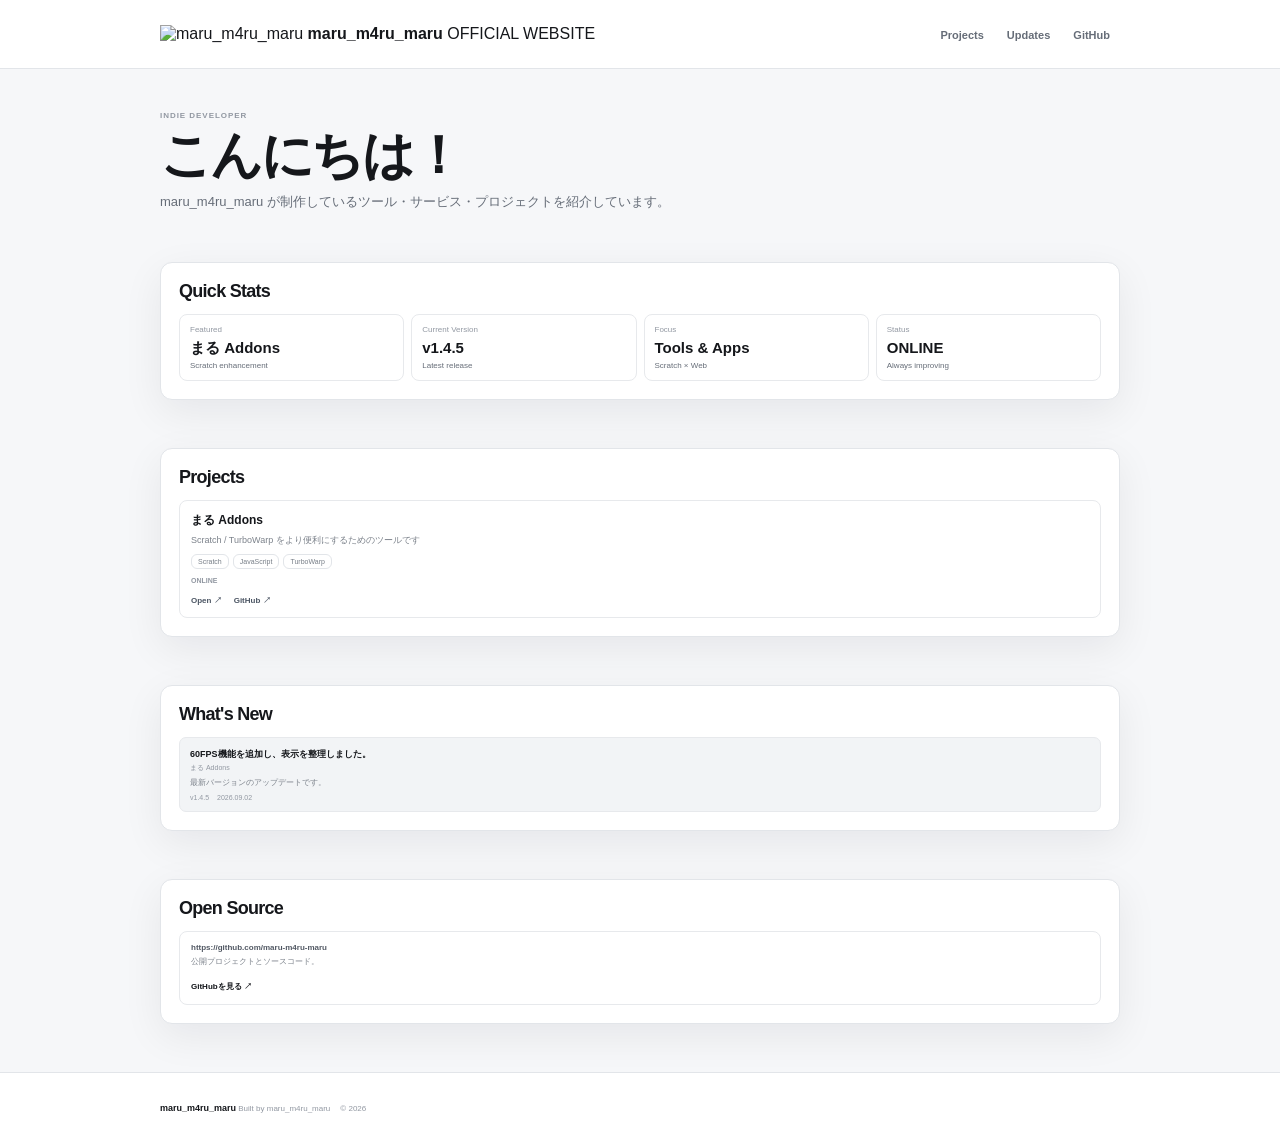
==== commit 5a760a44: "Update index.html" ====
--- a/index.html
+++ b/index.html
@@ -14,45 +14,66 @@
     content=""
   >
 
-  <title>maru_website</title>
+  <meta
+    name="theme-color"
+    content="#f5f7fa"
+  >
 
-  <link rel="stylesheet" href="./style.css">
+  <title>maru_m4ru_maru</title>
+
+  <link
+    rel="stylesheet"
+    href="./style.css"
+  >
 </head>
 
 <body>
 
+  <!-- =========================================================
+       HEADER
+  ========================================================== -->
+
   <header class="site-header">
 
-    <div class="header-inner">
+    <div class="container header-inner">
 
       <a
-        class="site-brand"
         href="#top"
+        class="brand"
       >
 
-        <img
-          id="siteAvatar"
-          class="site-avatar"
-          src=""
-          alt=""
-        >
+        <span class="brand-avatar-wrap">
 
-        <div>
-          <strong id="siteName">
+          <img
+            id="siteAvatar"
+            class="brand-avatar"
+            src=""
+            alt=""
+          >
+
+        </span>
+
+        <span class="brand-copy">
+
+          <strong
+            id="siteName"
+            class="brand-name"
+          >
             maru_m4ru_maru
           </strong>
 
-          <span>
-            maru_website
+          <span class="brand-subtitle">
+            OFFICIAL WEBSITE
           </span>
-        </div>
+
+        </span>
 
       </a>
 
 
       <nav
         id="siteNavigation"
-        class="site-navigation"
+        class="nav"
         aria-label="メインナビゲーション"
       ></nav>
 
@@ -61,37 +82,51 @@
   </header>
 
 
-  <main
-    id="top"
-    class="site-main"
-  >
+  <!-- =========================================================
+       MAIN
+  ========================================================== -->
 
-    <div
-      id="siteSections"
-      class="site-sections"
-    ></div>
+  <main id="top">
+
+    <div id="siteSections"></div>
 
   </main>
 
+
+  <!-- =========================================================
+       FOOTER
+  ========================================================== -->
 
   <footer
     id="siteFooter"
     class="site-footer"
   >
 
-    <div class="footer-inner">
+    <div class="container footer-inner">
 
-      <strong id="footerSiteName">
-        maru_m4ru_maru
-      </strong>
+      <div class="footer-left">
 
-      <span id="footerText">
-        Built by maru_m4ru_maru
-      </span>
+        <strong id="footerSiteName">
+          maru_m4ru_maru
+        </strong>
 
-      <span>
-        © <span id="currentYear"></span>
-      </span>
+        <span
+          id="footerText"
+          class="footer-text"
+        >
+          Built by maru_m4ru_maru
+        </span>
+
+      </div>
+
+
+      <div class="footer-right">
+
+        <span>
+          © <span id="currentYear"></span>
+        </span>
+
+      </div>
 
     </div>
 
--- a/style.css
+++ b/style.css
@@ -1,34 +1,24 @@
 :root {
-  --bg: #0b0d12;
-  --bg-soft: #11141b;
-  --surface: #151922;
-  --surface-2: #1a1f2b;
-  --surface-3: #202635;
-
-  --text: #f5f7fb;
-  --text-soft: #aab2c3;
-  --text-muted: #747d90;
-
-  --border: rgba(255, 255, 255, 0.09);
-  --border-strong: rgba(255, 255, 255, 0.16);
-
-  --accent: #7c8cff;
-  --accent-2: #9c79ff;
-
-  --shadow-sm:
-    0 8px 24px rgba(0, 0, 0, 0.18);
-
-  --shadow-md:
-    0 20px 50px rgba(0, 0, 0, 0.24);
-
-  --shadow-lg:
-    0 30px 80px rgba(0, 0, 0, 0.3);
-
-  --radius-sm: 12px;
-  --radius-md: 18px;
-  --radius-lg: 28px;
-
-  --container: 1120px;
+  --bg: #f6f7f9;
+  --surface: #ffffff;
+  --surface-soft: #f8f9fa;
+
+  --text: #15171b;
+  --text-soft: #666d78;
+  --text-muted: #9298a2;
+
+  --border: #e2e5e9;
+  --border-dark: #d3d7dd;
+
+  --accent: #111318;
+
+  --shadow:
+    0 12px 40px
+    rgba(15, 20, 30, 0.07);
+
+  --radius: 12px;
+
+  --container: 960px;
 }
 
 
@@ -46,32 +36,24 @@
 
 body {
   margin: 0;
+
   min-height: 100vh;
+
+  background: var(--bg);
+  color: var(--text);
 
   font-family:
     Inter,
     ui-sans-serif,
-    system-ui,
     -apple-system,
     BlinkMacSystemFont,
     "Segoe UI",
+    "Hiragino Kaku Gothic ProN",
+    "Hiragino Sans",
+    Meiryo,
     sans-serif;
 
-  color: var(--text);
-  background:
-    radial-gradient(
-      circle at top center,
-      rgba(124, 140, 255, 0.08),
-      transparent 32%
-    ),
-    var(--bg);
-
-  line-height: 1.65;
-}
-
-img {
-  max-width: 100%;
-  display: block;
+  -webkit-font-smoothing: antialiased;
 }
 
 a {
@@ -79,27 +61,6 @@
   text-decoration: none;
 }
 
-button,
-input,
-textarea,
-select {
-  font: inherit;
-}
-
-
-/* =========================
-   CONTAINER
-========================= */
-
-.container {
-  width: min(
-    calc(100% - 40px),
-    var(--container)
-  );
-
-  margin-inline: auto;
-}
-
 
 /* =========================
    HEADER
@@ -107,398 +68,229 @@
 
 .site-header {
   position: sticky;
+
   top: 0;
+
   z-index: 100;
 
   background:
-    rgba(11, 13, 18, 0.82);
+    rgba(255, 255, 255, 0.94);
 
   border-bottom:
     1px solid var(--border);
 
   backdrop-filter:
-    blur(18px);
+    blur(14px);
 }
 
 .header-inner {
-  min-height: 76px;
+  width:
+    min(
+      calc(100% - 32px),
+      var(--container)
+    );
+
+  min-height: 68px;
+
+  margin: 0 auto;
 
   display: flex;
+
   align-items: center;
+
   justify-content: space-between;
 
-  gap: 30px;
-}
-
-.brand {
-  display: inline-flex;
+  gap: 20px;
+}
+
+.site-brand {
+  display: flex;
+
   align-items: center;
 
-  gap: 12px;
-
-  font-weight: 800;
-}
-
-.brand-avatar {
-  width: 40px;
-  height: 40px;
+  gap: 10px;
+}
+
+.site-avatar {
+  width: 36px;
+  height: 36px;
 
   border-radius: 50%;
 
-  border:
-    1px solid var(--border-strong);
-
   object-fit: cover;
-}
-
-.brand-name {
-  letter-spacing: -0.02em;
-}
-
-.nav {
-  display: flex;
-  align-items: center;
-  gap: 8px;
-}
-
-.nav-link {
-  padding:
-    9px 13px;
-
-  color: var(--text-soft);
-
-  font-size: 14px;
-  font-weight: 700;
-
-  border-radius: 10px;
-
-  transition:
-    color 0.18s ease,
-    background 0.18s ease,
-    transform 0.18s ease;
-}
-
-.nav-link:hover {
-  color: var(--text);
-  background: var(--surface);
-  transform: translateY(-1px);
-}
-
-
-/* =========================
-   MAIN
-========================= */
-
-.site-main {
-  min-height: calc(100vh - 140px);
-}
-
-.section {
-  padding:
-    86px 0;
-}
-
-
-/* =========================
-   HERO
-========================= */
-
-.hero-section {
-  padding-top: 72px;
-}
-
-.hero-card {
-  position: relative;
-
-  display: grid;
-  grid-template-columns:
-    1.15fr 0.85fr;
-
-  align-items: center;
-
-  min-height: 520px;
-
-  padding: 72px;
-
-  overflow: hidden;
 
   border:
     1px solid var(--border);
+}
+
+.site-brand strong {
+  display: block;
+
+  font-size: 14px;
+
+  line-height: 1.2;
+}
+
+.site-brand span {
+  display: block;
+
+  margin-top: 2px;
+
+  color: var(--text-muted);
+
+  font-size: 8px;
+
+  font-weight: 800;
+
+  letter-spacing: 0.08em;
+}
+
+.site-navigation {
+  display: flex;
+
+  align-items: center;
+
+  gap: 4px;
+}
+
+.nav-link {
+  padding:
+    8px 10px;
+
+  border-radius: 8px;
+
+  color: var(--text-soft);
+
+  font-size: 11px;
+
+  font-weight: 700;
+}
+
+.nav-link:hover {
+  background:
+    var(--surface-soft);
+
+  color:
+    var(--text);
+}
+
+
+/* =========================
+   MAIN
+========================= */
+
+.site-main {
+  min-height:
+    calc(100vh - 140px);
+}
+
+.site-sections {
+  width: 100%;
+}
+
+.section {
+  padding:
+    24px 0;
+}
+
+.section-inner {
+  width:
+    min(
+      calc(100% - 28px),
+      var(--container)
+    );
+
+  margin:
+    0 auto;
+}
+
+
+/* =========================
+   HERO
+========================= */
+
+.hero-section {
+  padding:
+    42px 0 24px;
+}
+
+.hero-section
+.hero-kicker {
+  color:
+    var(--text-muted);
+
+  font-size:
+    8px;
+
+  font-weight:
+    900;
+
+  letter-spacing:
+    0.12em;
+}
+
+.hero-section h1 {
+  margin:
+    8px 0;
+
+  font-size:
+    clamp(32px, 6vw, 52px);
+
+  line-height:
+    1.06;
+
+  letter-spacing:
+    -0.05em;
+}
+
+.hero-section p {
+  max-width:
+    700px;
+
+  margin:
+    0;
+
+  color:
+    var(--text-soft);
+
+  font-size:
+    13px;
+
+  line-height:
+    1.75;
+}
+
+
+/* =========================
+   CONTENT BLOCK
+========================= */
+
+.content-block {
+  padding:
+    18px;
+
+  border:
+    1px solid var(--border);
 
   border-radius:
-    var(--radius-lg);
-
-  background:
-    linear-gradient(
-      135deg,
-      rgba(124, 140, 255, 0.11),
-      rgba(156, 121, 255, 0.045)
-    ),
+    var(--radius);
+
+  background:
     var(--surface);
 
   box-shadow:
-    var(--shadow-lg);
-}
-
-.hero-card::before {
-  content: "";
-
-  position: absolute;
-
-  width: 380px;
-  height: 380px;
-
-  right: -120px;
-  top: -120px;
-
-  border-radius: 50%;
-
-  background:
-    radial-gradient(
-      circle,
-      rgba(124, 140, 255, 0.24),
-      transparent 68%
-    );
-
-  pointer-events: none;
-}
-
-.hero-card::after {
-  content: "";
-
-  position: absolute;
-
-  width: 300px;
-  height: 300px;
-
-  left: -140px;
-  bottom: -160px;
-
-  border-radius: 50%;
-
-  background:
-    radial-gradient(
-      circle,
-      rgba(156, 121, 255, 0.12),
-      transparent 70%
-    );
-
-  pointer-events: none;
-}
-
-.hero-content {
-  position: relative;
-  z-index: 2;
-
-  max-width: 680px;
-}
-
-.hero-eyebrow {
-  margin-bottom: 14px;
-
-  color: var(--accent);
-
-  font-size: 12px;
-  font-weight: 800;
-
-  letter-spacing: 0.18em;
-}
-
-.hero-title {
-  margin: 0;
-
-  font-size:
-    clamp(46px, 7vw, 82px);
-
-  line-height: 1.02;
-
-  letter-spacing: -0.055em;
-}
-
-.hero-tagline {
+    var(--shadow);
+}
+
+.content-block h2 {
   margin:
-    18px 0 0;
-
-  color: var(--text-soft);
-
-  font-size:
-    clamp(18px, 2vw, 24px);
-
-  font-weight: 700;
-}
-
-.hero-description {
-  margin:
-    24px 0 0;
-
-  max-width: 620px;
-
-  color: var(--text-soft);
-
-  font-size: 17px;
-}
-
-.hero-actions {
-  display: flex;
-  flex-wrap: wrap;
-
-  gap: 12px;
-
-  margin-top: 32px;
-}
-
-.hero-visual {
-  position: relative;
-  z-index: 2;
-
-  display: flex;
-  justify-content: center;
-  align-items: center;
-}
-
-.hero-avatar-ring {
-  width: 230px;
-  height: 230px;
-
-  display: grid;
-  place-items: center;
-
-  border-radius: 50%;
-
-  padding: 9px;
-
-  background:
-    conic-gradient(
-      from 0deg,
-      var(--accent),
-      var(--accent-2),
-      var(--accent),
-      var(--accent)
-    );
-
-  box-shadow:
-    0 0 70px
-    rgba(124, 140, 255, 0.18);
-}
-
-.hero-avatar {
-  width: 100%;
-  height: 100%;
-
-  object-fit: cover;
-
-  border-radius: 50%;
-
-  border:
-    7px solid var(--surface);
-}
-
-
-/* =========================
-   BUTTONS
-========================= */
-
-.button {
-  display: inline-flex;
-
-  align-items: center;
-  justify-content: center;
-
-  min-height: 46px;
-
-  padding:
-    0 18px;
-
-  border-radius:
-    12px;
-
-  border:
-    1px solid transparent;
-
-  font-size: 14px;
-  font-weight: 800;
-
-  transition:
-    transform 0.18s ease,
-    box-shadow 0.18s ease,
-    background 0.18s ease,
-    border-color 0.18s ease;
-}
-
-.button:hover {
-  transform: translateY(-2px);
-}
-
-.button-primary {
-  color: white;
-
-  background:
-    linear-gradient(
-      135deg,
-      var(--accent),
-      var(--accent-2)
-    );
-
-  box-shadow:
-    0 12px 30px
-    rgba(124, 140, 255, 0.18);
-}
-
-.button-primary:hover {
-  box-shadow:
-    0 16px 38px
-    rgba(124, 140, 255, 0.26);
-}
-
-.button-secondary {
-  color: var(--text);
-
-  border-color:
-    var(--border-strong);
-
-  background:
-    rgba(255, 255, 255, 0.03);
-}
-
-.button-secondary:hover {
-  background:
-    rgba(255, 255, 255, 0.06);
-}
-
-
-/* =========================
-   SECTION HEADING
-========================= */
-
-.section-heading {
-  display: flex;
-  align-items: flex-end;
-  justify-content: space-between;
-
-  margin-bottom: 28px;
-}
-
-.section-kicker {
-  display: block;
-
-  margin-bottom: 8px;
-
-  color: var(--accent);
-
-  font-size: 11px;
-  font-weight: 900;
-
-  letter-spacing: 0.17em;
-}
-
-.section-heading h2,
-.github-card h2 {
-  margin: 0;
-
-  font-size:
-    clamp(28px, 4vw, 42px);
-
-  letter-spacing: -0.035em;
+    0 0 12px;
+
+  font-size:
+    18px;
+
+  letter-spacing:
+    -0.04em;
 }
 
 
@@ -512,643 +304,410 @@
   grid-template-columns:
     repeat(4, minmax(0, 1fr));
 
-  gap: 16px;
+  gap: 7px;
 }
 
 .stat-card {
-  min-height: 170px;
-
-  display: flex;
-  flex-direction: column;
-
-  justify-content: center;
-
-  padding: 26px;
+  padding:
+    10px;
+
+  border:
+    1px solid #e7e9ec;
+
+  border-radius:
+    8px;
+
+  background:
+    white;
+}
+
+.stat-card span {
+  display: block;
+
+  color:
+    var(--text-muted);
+
+  font-size:
+    8px;
+}
+
+.stat-card strong {
+  display: block;
+
+  margin-top:
+    5px;
+
+  font-size:
+    15px;
+
+  line-height:
+    1.2;
+}
+
+.stat-card small {
+  display: block;
+
+  margin-top:
+    4px;
+
+  color:
+    var(--text-soft);
+
+  font-size:
+    8px;
+}
+
+
+/* =========================
+   PROJECTS
+========================= */
+
+.projects-list {
+  display:
+    flex;
+
+  flex-direction:
+    column;
+
+  gap:
+    7px;
+}
+
+.project-card {
+  padding:
+    11px;
+
+  border:
+    1px solid #e7e9ec;
+
+  border-radius:
+    8px;
+
+  background:
+    white;
+}
+
+.project-card > strong {
+  display: block;
+
+  font-size:
+    12px;
+}
+
+.project-card p {
+  margin:
+    4px 0 0;
+
+  color:
+    #7b818a;
+
+  font-size:
+    9px;
+
+  line-height:
+    1.6;
+}
+
+.tags {
+  display:
+    flex;
+
+  flex-wrap:
+    wrap;
+
+  gap:
+    4px;
+
+  margin-top:
+    7px;
+}
+
+.tags span {
+  padding:
+    3px 6px;
+
+  border:
+    1px solid #e2e5e9;
+
+  border-radius:
+    6px;
+
+  color:
+    #777e87;
+
+  font-size:
+    7px;
+}
+
+.project-status {
+  display:
+    inline-block;
+
+  margin-top:
+    7px;
+
+  color:
+    var(--text-muted);
+
+  font-size:
+    7px;
+
+  font-weight:
+    900;
+}
+
+.project-links {
+  display:
+    flex;
+
+  gap:
+    12px;
+
+  margin-top:
+    8px;
+}
+
+.project-links a {
+  color:
+    #4b5563;
+
+  font-size:
+    8px;
+
+  font-weight:
+    800;
+}
+
+.project-links a:hover {
+  color:
+    #111318;
+}
+
+
+/* =========================
+   UPDATES
+========================= */
+
+.updates-list {
+  display:
+    flex;
+
+  flex-direction:
+    column;
+
+  gap:
+    6px;
+}
+
+.update-card {
+  padding:
+    10px;
+
+  border:
+    1px solid #e7e9ec;
+
+  border-radius:
+    7px;
+
+  background:
+    #f2f4f6;
+}
+
+.update-card > strong {
+  display:
+    block;
+
+  font-size:
+    9px;
+}
+
+.update-card > span {
+  display:
+    block;
+
+  margin-top:
+    2px;
+
+  color:
+    var(--text-muted);
+
+  font-size:
+    7px;
+}
+
+.update-card p {
+  margin:
+    4px 0 0;
+
+  color:
+    #7b818a;
+
+  font-size:
+    8px;
+}
+
+.update-meta {
+  display:
+    flex;
+
+  gap:
+    8px;
+
+  margin-top:
+    6px;
+}
+
+.update-meta small {
+  color:
+    var(--text-muted);
+
+  font-size:
+    7px;
+}
+
+
+/* =========================
+   GITHUB
+========================= */
+
+.github-card {
+  padding:
+    11px;
+
+  border:
+    1px solid #e7e9ec;
+
+  border-radius:
+    8px;
+
+  background:
+    white;
+}
+
+.github-card strong {
+  display:
+    block;
+
+  color:
+    #505762;
+
+  font-size:
+    8px;
+
+  overflow-wrap:
+    anywhere;
+}
+
+.github-card p {
+  margin:
+    4px 0 8px;
+
+  color:
+    #7b818a;
+
+  font-size:
+    8px;
+}
+
+.github-card a {
+  color:
+    #111318;
+
+  font-size:
+    8px;
+
+  font-weight:
+    900;
+}
+
+
+/* =========================
+   LINKS
+========================= */
+
+.links-list {
+  display:
+    flex;
+
+  flex-direction:
+    column;
+
+  gap:
+    6px;
+}
+
+.link-card {
+  display:
+    flex;
+
+  align-items:
+    center;
+
+  justify-content:
+    space-between;
+
+  padding:
+    10px;
+
+  border:
+    1px solid #e7e9ec;
+
+  border-radius:
+    8px;
+
+  background:
+    white;
+}
+
+.link-card strong {
+  font-size:
+    9px;
+}
+
+.link-card span {
+  color:
+    var(--text-muted);
+
+  font-size:
+    9px;
+}
+
+
+/* =========================
+   EMBEDS
+========================= */
+
+.embed-frame {
+  width: 100%;
+
+  display: block;
 
   border:
     1px solid var(--border);
 
   border-radius:
-    var(--radius-md);
-
-  background:
-    linear-gradient(
-      180deg,
-      rgba(255, 255, 255, 0.025),
-      rgba(255, 255, 255, 0.012)
-    ),
-    var(--surface);
-
-  box-shadow:
-    var(--shadow-sm);
-
-  transition:
-    transform 0.2s ease,
-    border-color 0.2s ease;
-}
-
-.stat-card:hover {
-  transform: translateY(-4px);
-
-  border-color:
-    rgba(124, 140, 255, 0.3);
-}
-
-.stat-label {
-  color: var(--text-muted);
-
-  font-size: 12px;
-  font-weight: 800;
-
-  text-transform: uppercase;
-
-  letter-spacing: 0.08em;
-}
-
-.stat-value {
-  margin-top: 7px;
-
-  font-size: 25px;
-
-  line-height: 1.15;
-
-  letter-spacing: -0.03em;
-}
-
-.stat-meta {
-  margin-top: 8px;
-
-  color: var(--text-soft);
-
-  font-size: 13px;
-}
-
-
-/* =========================
-   FEATURED PROJECT
-========================= */
-
-.featured-project {
-  position: relative;
-
-  display: grid;
-
-  grid-template-columns:
-    0.82fr 1.18fr;
-
-  gap: 44px;
-
-  padding: 42px;
-
-  overflow: hidden;
-
-  border:
-    1px solid var(--border);
-
-  border-radius:
-    var(--radius-lg);
-
-  background:
-    linear-gradient(
-      135deg,
-      rgba(124, 140, 255, 0.07),
-      rgba(255, 255, 255, 0.015)
-    ),
-    var(--surface);
-
-  box-shadow:
-    var(--shadow-md);
-}
-
-.featured-project-visual {
-  min-height: 320px;
-
-  position: relative;
-
-  display: grid;
-
-  place-items: center;
-
-  overflow: hidden;
-
-  border-radius:
-    var(--radius-md);
-
-  background:
-    radial-gradient(
-      circle at center,
-      rgba(124, 140, 255, 0.18),
-      transparent 55%
-    ),
-    var(--surface-2);
-}
-
-.featured-orb {
-  position: absolute;
-
-  width: 220px;
-  height: 220px;
-
-  border-radius: 50%;
-
-  background:
-    radial-gradient(
-      circle,
-      rgba(156, 121, 255, 0.20),
-      transparent 70%
-    );
-
-  filter: blur(6px);
-}
-
-.project-icon-large {
-  position: relative;
-  z-index: 2;
-
-  width: 120px;
-  height: 120px;
-
-  font-size: 28px !important;
-}
-
-.featured-project-content {
-  display: flex;
-  flex-direction: column;
-
-  justify-content: center;
-}
-
-.project-badge {
-  display: inline-flex;
-
-  width: fit-content;
-
-  padding:
-    7px 10px;
-
-  border-radius: 999px;
-
-  background:
-    rgba(124, 140, 255, 0.10);
-
-  border:
-    1px solid
-    rgba(124, 140, 255, 0.20);
-
-  color: var(--accent);
-
-  font-size: 11px;
-  font-weight: 900;
-
-  letter-spacing: 0.08em;
-}
-
-.featured-project-content h3 {
-  margin:
-    18px 0 0;
-
-  font-size:
-    clamp(30px, 4vw, 48px);
-
-  line-height: 1.08;
-
-  letter-spacing: -0.04em;
-}
-
-.featured-project-content p {
-  margin:
-    18px 0 0;
-
-  max-width: 700px;
-
-  color: var(--text-soft);
-
-  font-size: 16px;
-}
-
-.project-actions {
-  display: flex;
-
-  flex-wrap: wrap;
-
-  gap: 10px;
-
-  margin-top: 28px;
-}
-
-
-/* =========================
-   PROJECTS
-========================= */
-
-.project-grid {
-  display: grid;
-
-  grid-template-columns:
-    repeat(3, minmax(0, 1fr));
-
-  gap: 16px;
-
-  margin-top: 18px;
-}
-
-.project-card {
-  display: flex;
-  flex-direction: column;
-
-  min-height: 270px;
-
-  padding: 24px;
-
-  border:
-    1px solid var(--border);
-
-  border-radius:
-    var(--radius-md);
-
-  background:
-    var(--surface);
-
-  box-shadow:
-    var(--shadow-sm);
-
-  transition:
-    transform 0.2s ease,
-    border-color 0.2s ease,
-    box-shadow 0.2s ease;
-}
-
-.project-card:hover {
-  transform: translateY(-4px);
-
-  border-color:
-    rgba(124, 140, 255, 0.28);
-
-  box-shadow:
-    var(--shadow-md);
-}
-
-.project-card-top {
-  display: flex;
-
-  align-items: center;
-  justify-content: space-between;
-
-  gap: 12px;
-}
-
-.project-icon {
-  width: 48px;
-  height: 48px;
-
-  display: grid;
-  place-items: center;
-
-  border-radius:
-    14px;
-
-  color: white;
-
-  font-size: 14px;
-  font-weight: 900;
-
-  background:
-    linear-gradient(
-      135deg,
-      var(--accent),
-      var(--accent-2)
-    );
-
-  box-shadow:
-    0 10px 25px
-    rgba(124, 140, 255, 0.15);
-}
-
-.project-status {
-  padding:
-    6px 9px;
-
-  border-radius: 999px;
-
-  color: var(--text-soft);
-
-  background:
-    rgba(255, 255, 255, 0.045);
-
-  border:
-    1px solid var(--border);
-
-  font-size: 10px;
-  font-weight: 900;
-
-  letter-spacing: 0.07em;
-}
-
-.project-card h3 {
-  margin:
-    22px 0 0;
-
-  font-size: 22px;
-
-  letter-spacing: -0.025em;
-}
-
-.project-card p {
-  margin:
-    11px 0 0;
-
-  color: var(--text-soft);
-
-  font-size: 14px;
-}
-
-.project-tags {
-  display: flex;
-
-  flex-wrap: wrap;
-
-  gap: 7px;
-
-  margin-top: 18px;
-}
-
-.project-tags span {
-  padding:
-    5px 8px;
-
-  border-radius: 8px;
-
-  color: var(--text-soft);
-
-  background:
-    rgba(255, 255, 255, 0.04);
-
-  border:
-    1px solid var(--border);
-
-  font-size: 11px;
-  font-weight: 700;
-}
-
-.project-links {
-  display: flex;
-
-  flex-wrap: wrap;
-
-  gap: 14px;
-
-  margin-top: auto;
-  padding-top: 22px;
-}
-
-.project-links a {
-  color: var(--accent);
-
-  font-size: 12px;
-  font-weight: 900;
-
-  transition:
-    transform 0.18s ease,
-    color 0.18s ease;
-}
-
-.project-links a:hover {
-  color: #ffffff;
-
-  transform:
-    translateX(2px);
-}
-
-
-/* =========================
-   UPDATES
-========================= */
-
-.updates-list {
-  display: flex;
-  flex-direction: column;
-
-  gap: 12px;
-}
-
-.update-card {
-  display: grid;
-
-  grid-template-columns:
-    110px minmax(0, 1fr) auto;
-
-  align-items: center;
-
-  gap: 22px;
-
-  padding: 22px 24px;
-
-  border:
-    1px solid var(--border);
-
-  border-radius:
-    var(--radius-md);
-
-  background:
-    var(--surface);
-
-  transition:
-    transform 0.2s ease,
-    border-color 0.2s ease;
-}
-
-.update-card:hover {
-  transform: translateY(-2px);
-
-  border-color:
-    rgba(124, 140, 255, 0.24);
-}
-
-.update-date {
-  color: var(--text-muted);
-
-  font-size: 12px;
-  font-weight: 800;
-}
-
-.update-content h3 {
-  margin: 4px 0 0;
-
-  font-size: 18px;
-}
-
-.update-content p {
-  margin: 6px 0 0;
-
-  color: var(--text-soft);
-
-  font-size: 13px;
-}
-
-.update-project {
-  color: var(--accent);
-
-  font-size: 11px;
-  font-weight: 900;
-
-  letter-spacing: 0.04em;
-}
-
-.update-version {
-  padding:
-    7px 10px;
-
-  border-radius:
-    999px;
-
-  color: var(--text-soft);
-
-  background:
-    rgba(255, 255, 255, 0.04);
-
-  border:
-    1px solid var(--border);
-
-  font-size: 11px;
-  font-weight: 900;
-}
-
-
-/* =========================
-   GITHUB
-========================= */
-
-.github-card {
-  display: flex;
-
-  align-items: center;
-  justify-content: space-between;
-
-  gap: 30px;
-
-  padding: 34px 38px;
-
-  border:
-    1px solid var(--border);
-
-  border-radius:
-    var(--radius-lg);
-
-  background:
-    linear-gradient(
-      135deg,
-      rgba(124, 140, 255, 0.09),
-      rgba(255, 255, 255, 0.015)
-    ),
-    var(--surface);
-}
-
-.github-card p {
-  margin:
-    10px 0 0;
-
-  color: var(--text-soft);
-}
-
-
-/* =========================
-   LINKS
-========================= */
-
-.links-grid {
-  display: grid;
-
-  grid-template-columns:
-    repeat(2, minmax(0, 1fr));
-
-  gap: 12px;
-}
-
-.link-card {
-  display: flex;
-
-  align-items: center;
-  justify-content: space-between;
-
-  padding:
-    18px 20px;
-
-  border:
-    1px solid var(--border);
-
-  border-radius:
-    var(--radius-md);
-
-  background:
-    var(--surface);
-
-  color: var(--text-soft);
-
-  font-weight: 700;
-
-  transition:
-    transform 0.18s ease,
-    background 0.18s ease,
-    border-color 0.18s ease,
-    color 0.18s ease;
-}
-
-.link-card:hover {
-  transform: translateY(-2px);
-
-  color: var(--text);
-
-  background:
-    var(--surface-2);
-
-  border-color:
-    rgba(124, 140, 255, 0.22);
-}
-
-
-/* =========================
-   EMBEDS
-========================= */
-
-.embeds-grid {
-  display: grid;
-
-  gap: 18px;
-}
-
-.embed-card {
-  overflow: hidden;
-
-  border:
-    1px solid var(--border);
-
-  border-radius:
-    var(--radius-md);
-
-  background:
-    var(--surface);
-}
-
-.embed-card h3 {
+    8px;
+
+  background:
+    white;
+}
+
+
+/* =========================
+   TEXT
+========================= */
+
+.text-section {
   margin: 0;
 
-  padding:
-    16px 18px;
-
-  border-bottom:
-    1px solid var(--border);
-
-  font-size: 15px;
-}
-
-.embed-card iframe {
-  width: 100%;
-
-  display: block;
-
-  background: white;
-
-  border: 0;
+  color:
+    var(--text-soft);
+
+  font-size:
+    10px;
+
+  line-height:
+    1.75;
 }
 
 
@@ -1157,86 +716,56 @@
 ========================= */
 
 .site-footer {
-  margin-top: 40px;
+  margin-top:
+    24px;
 
   border-top:
     1px solid var(--border);
 
   background:
-    rgba(255, 255, 255, 0.015);
+    white;
 }
 
 .footer-inner {
-  min-height: 86px;
-
-  display: flex;
-
-  align-items: center;
-  justify-content: space-between;
-
-  gap: 20px;
-}
-
-.footer-brand {
-  display: flex;
-
-  align-items: center;
-
-  gap: 10px;
-
-  color: var(--text-soft);
-
-  font-size: 13px;
-}
-
-.footer-brand strong {
-  color: var(--text);
-}
-
-.footer-copy {
-  color: var(--text-muted);
-}
-
-.footer-links {
-  display: flex;
-
-  flex-wrap: wrap;
-
-  gap: 14px;
-}
-
-.footer-links a {
-  color: var(--text-muted);
-
-  font-size: 12px;
-  font-weight: 700;
-}
-
-.footer-links a:hover {
-  color: var(--text);
-}
-
-
-/* =========================
-   REVEAL
-========================= */
-
-.reveal {
-  opacity: 0;
-
-  transform:
-    translateY(14px);
-
-  transition:
-    opacity 0.5s ease,
-    transform 0.5s ease;
-}
-
-.reveal.is-visible {
-  opacity: 1;
-
-  transform:
-    translateY(0);
+  width:
+    min(
+      calc(100% - 28px),
+      var(--container)
+    );
+
+  min-height:
+    70px;
+
+  margin:
+    0 auto;
+
+  display:
+    flex;
+
+  align-items:
+    center;
+
+  gap:
+    10px;
+
+  color:
+    var(--text-muted);
+
+  font-size:
+    8px;
+}
+
+.footer-inner strong {
+  color:
+    var(--text);
+
+  font-size:
+    9px;
+}
+
+.footer-inner span:last-child {
+  margin-left:
+    auto;
 }
 
 
@@ -1245,165 +774,51 @@
 ========================= */
 
 @media (
-  max-width: 900px
+  max-width: 700px
 ) {
 
-  .hero-card {
-    grid-template-columns:
-      1fr;
-
-    padding: 48px;
-
-    min-height: 0;
+  .header-inner {
+    width:
+      calc(100% - 20px);
   }
 
-  .hero-visual {
-    justify-content:
-      flex-start;
-
-    margin-top: 20px;
+  .site-navigation {
+    gap:
+      0;
+  }
+
+  .nav-link {
+    padding:
+      7px 6px;
+
+    font-size:
+      10px;
+  }
+
+  .section {
+    padding:
+      16px 0;
   }
 
   .stats-grid {
     grid-template-columns:
-      repeat(2, minmax(0, 1fr));
+      repeat(2, 1fr);
   }
 
-  .project-grid {
-    grid-template-columns:
-      repeat(2, minmax(0, 1fr));
+  .footer-inner {
+    width:
+      calc(100% - 20px);
+
+    flex-wrap:
+      wrap;
+
+    padding:
+      14px 0;
   }
 
-  .featured-project {
-    grid-template-columns:
-      1fr;
+  .footer-inner span:last-child {
+    margin-left:
+      0;
   }
 
 }
-
-
-@media (
-  max-width: 680px
-) {
-
-  .container {
-    width:
-      min(
-        calc(100% - 24px),
-        var(--container)
-      );
-  }
-
-  .header-inner {
-    min-height: 68px;
-  }
-
-  .nav {
-    gap: 3px;
-  }
-
-  .nav-link {
-    padding:
-      7px 9px;
-
-    font-size: 12px;
-  }
-
-  .section {
-    padding:
-      58px 0;
-  }
-
-  .hero-section {
-    padding-top:
-      34px;
-  }
-
-  .hero-card {
-    padding: 30px;
-
-    border-radius:
-      22px;
-  }
-
-  .hero-title {
-    font-size: 46px;
-  }
-
-  .hero-description {
-    font-size: 15px;
-  }
-
-  .hero-avatar-ring {
-    width: 160px;
-    height: 160px;
-  }
-
-  .stats-grid {
-    grid-template-columns:
-      1fr;
-  }
-
-  .project-grid {
-    grid-template-columns:
-      1fr;
-  }
-
-  .featured-project {
-    padding: 20px;
-
-    gap: 20px;
-  }
-
-  .featured-project-visual {
-    min-height: 220px;
-  }
-
-  .project-actions {
-    flex-direction: column;
-  }
-
-  .project-actions .button {
-    width: 100%;
-  }
-
-  .update-card {
-    grid-template-columns:
-      1fr;
-
-    gap: 8px;
-  }
-
-  .update-version {
-    width: fit-content;
-  }
-
-  .github-card {
-    align-items: flex-start;
-
-    flex-direction: column;
-
-    padding: 26px;
-  }
-
-  .links-grid {
-    grid-template-columns:
-      1fr;
-  }
-
-  .footer-inner {
-    min-height: 110px;
-
-    align-items:
-      flex-start;
-
-    justify-content:
-      center;
-
-    flex-direction: column;
-
-    padding:
-      22px 0;
-  }
-
-}
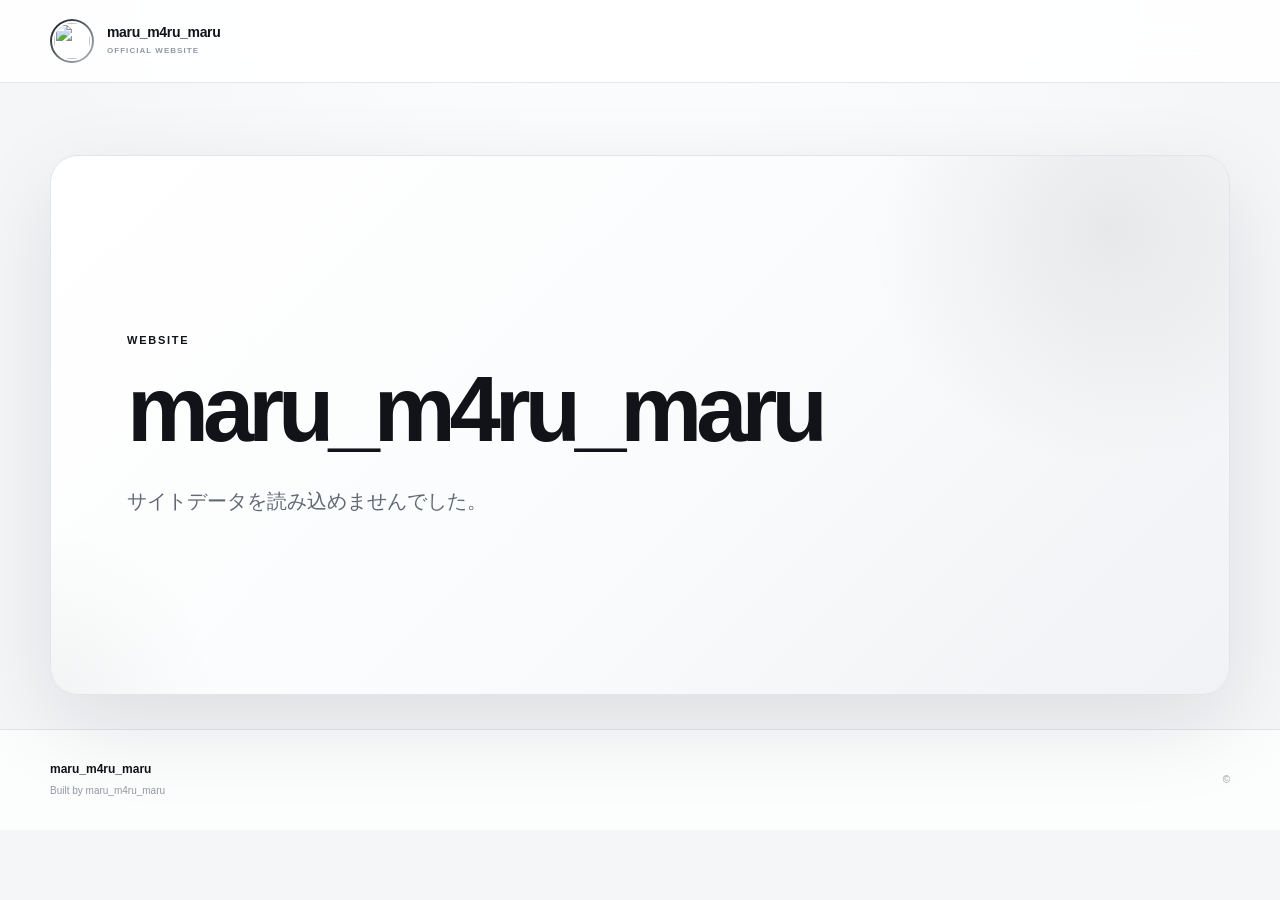
==== commit 1d1cfbd3: "Update index.html" ====
--- a/index.html
+++ b/index.html
@@ -20,6 +20,17 @@
   >
 
   <title>maru_m4ru_maru</title>
+
+  <link
+    rel="icon"
+    type="image/png"
+    href="https://uploads.scratch.mit.edu/get_image/user/175225580_60x60.png"
+  >
+
+  <link
+    rel="apple-touch-icon"
+    href="https://uploads.scratch.mit.edu/get_image/user/175225580_60x60.png"
+  >
 
   <link
     rel="stylesheet"
--- a/style.css
+++ b/style.css
@@ -1,30 +1,40 @@
 :root {
-  --bg: #f6f7f9;
+  --bg: #f4f6f8;
   --surface: #ffffff;
-  --surface-soft: #f8f9fa;
-
-  --text: #15171b;
-  --text-soft: #666d78;
+  --surface-2: #fafbfc;
+
+  --text: #111318;
+  --text-soft: #626975;
   --text-muted: #9298a2;
 
-  --border: #e2e5e9;
-  --border-dark: #d3d7dd;
+  --border: #e1e5e9;
+  --border-strong: #d3d8de;
 
   --accent: #111318;
 
-  --shadow:
-    0 12px 40px
+  --shadow-sm:
+    0 8px 24px
+    rgba(15, 20, 30, 0.04);
+
+  --shadow-md:
+    0 18px 50px
     rgba(15, 20, 30, 0.07);
 
-  --radius: 12px;
-
-  --container: 960px;
-}
-
-
-/* =========================
+  --shadow-lg:
+    0 30px 90px
+    rgba(15, 20, 30, 0.10);
+
+  --radius-sm: 12px;
+  --radius-md: 18px;
+  --radius-lg: 28px;
+
+  --container: 1180px;
+}
+
+
+/* =========================================================
    RESET
-========================= */
+========================================================= */
 
 * {
   box-sizing: border-box;
@@ -39,7 +49,13 @@
 
   min-height: 100vh;
 
-  background: var(--bg);
+  background:
+    radial-gradient(
+      circle at 50% -15%,
+      rgba(255, 255, 255, 1),
+      rgba(244, 246, 248, 1) 52%
+    );
+
   color: var(--text);
 
   font-family:
@@ -50,10 +66,22 @@
     "Segoe UI",
     "Hiragino Kaku Gothic ProN",
     "Hiragino Sans",
+    "Noto Sans JP",
     Meiryo,
     sans-serif;
 
-  -webkit-font-smoothing: antialiased;
+  line-height: 1.65;
+
+  -webkit-font-smoothing:
+    antialiased;
+
+  text-rendering:
+    optimizeLegibility;
+}
+
+img {
+  max-width: 100%;
+  display: block;
 }
 
 a {
@@ -62,9 +90,24 @@
 }
 
 
-/* =========================
+/* =========================================================
+   CONTAINER
+========================================================= */
+
+.container {
+  width:
+    min(
+      calc(100% - 48px),
+      var(--container)
+    );
+
+  margin-inline: auto;
+}
+
+
+/* =========================================================
    HEADER
-========================= */
+========================================================= */
 
 .site-header {
   position: sticky;
@@ -74,295 +117,926 @@
   z-index: 100;
 
   background:
-    rgba(255, 255, 255, 0.94);
+    rgba(255, 255, 255, 0.88);
 
   border-bottom:
-    1px solid var(--border);
+    1px solid
+    rgba(225, 229, 233, 0.92);
 
   backdrop-filter:
-    blur(14px);
+    blur(20px);
+
+  -webkit-backdrop-filter:
+    blur(20px);
 }
 
 .header-inner {
-  width:
-    min(
-      calc(100% - 32px),
-      var(--container)
+  min-height: 82px;
+
+  display: flex;
+
+  align-items: center;
+
+  justify-content: space-between;
+
+  gap: 30px;
+}
+
+.brand {
+  display: flex;
+
+  align-items: center;
+
+  gap: 13px;
+}
+
+.brand-avatar-wrap {
+  width: 44px;
+  height: 44px;
+
+  padding: 2px;
+
+  border-radius: 50%;
+
+  background:
+    linear-gradient(
+      135deg,
+      #111318,
+      #b8bec7
     );
-
-  min-height: 68px;
-
-  margin: 0 auto;
-
+}
+
+.brand-avatar {
+  width: 100%;
+  height: 100%;
+
+  border-radius: 50%;
+
+  object-fit: cover;
+
+  background: white;
+
+  border:
+    2px solid white;
+}
+
+.brand-copy {
   display: flex;
 
+  flex-direction: column;
+}
+
+.brand-name {
+  font-size: 14px;
+
+  line-height: 1.1;
+
+  letter-spacing:
+    -0.025em;
+}
+
+.brand-subtitle {
+  margin-top: 4px;
+
+  color:
+    var(--text-muted);
+
+  font-size: 8px;
+
+  font-weight: 900;
+
+  letter-spacing:
+    0.13em;
+}
+
+.nav {
+  display: flex;
+
   align-items: center;
 
-  justify-content: space-between;
-
-  gap: 20px;
-}
-
-.site-brand {
+  gap: 5px;
+}
+
+.nav-link {
+  position: relative;
+
+  padding:
+    9px 13px;
+
+  border-radius: 10px;
+
+  color:
+    var(--text-soft);
+
+  font-size: 12px;
+
+  font-weight: 800;
+
+  transition:
+    color 0.18s ease,
+    background 0.18s ease,
+    transform 0.18s ease;
+}
+
+.nav-link:hover {
+  color:
+    var(--text);
+
+  background:
+    var(--surface-2);
+
+  transform:
+    translateY(-1px);
+}
+
+
+/* =========================================================
+   HERO
+========================================================= */
+
+.hero {
+  padding:
+    72px 0 34px;
+}
+
+.hero-shell {
+  position: relative;
+
+  min-height: 540px;
+
+  display: grid;
+
+  grid-template-columns:
+    1.2fr 0.8fr;
+
+  align-items: center;
+
+  gap: 30px;
+
+  padding:
+    76px;
+
+  overflow: hidden;
+
+  border:
+    1px solid
+    var(--border);
+
+  border-radius:
+    var(--radius-lg);
+
+  background:
+    linear-gradient(
+      135deg,
+      #ffffff 0%,
+      #fbfcfd 48%,
+      #f0f2f5 100%
+    );
+
+  box-shadow:
+    var(--shadow-lg);
+}
+
+.hero-shell::before {
+  content: "";
+
+  position: absolute;
+
+  width: 500px;
+  height: 500px;
+
+  right: -130px;
+  top: -180px;
+
+  border-radius: 50%;
+
+  background:
+    radial-gradient(
+      circle,
+      rgba(17, 19, 24, 0.07),
+      transparent 68%
+    );
+}
+
+.hero-shell::after {
+  content: "";
+
+  position: absolute;
+
+  width: 360px;
+  height: 360px;
+
+  left: -190px;
+  bottom: -190px;
+
+  border-radius: 50%;
+
+  background:
+    radial-gradient(
+      circle,
+      rgba(17, 19, 24, 0.045),
+      transparent 70%
+    );
+}
+
+.hero-content {
+  position: relative;
+  z-index: 2;
+
+  max-width: 710px;
+}
+
+.eyebrow {
+  color:
+    var(--text);
+
+  font-size: 11px;
+
+  font-weight: 900;
+
+  letter-spacing:
+    0.16em;
+}
+
+.eyebrow.muted {
+  color:
+    var(--text-muted);
+}
+
+.hero h1 {
+  margin:
+    16px 0 0;
+
+  font-size:
+    clamp(
+      58px,
+      7.2vw,
+      94px
+    );
+
+  line-height:
+    0.98;
+
+  letter-spacing:
+    -0.065em;
+}
+
+.hero-description {
+  max-width: 680px;
+
+  margin:
+    28px 0 0;
+
+  color:
+    var(--text-soft);
+
+  font-size:
+    clamp(
+      16px,
+      1.7vw,
+      20px
+    );
+
+  line-height:
+    1.75;
+}
+
+.hero-actions {
   display: flex;
 
+  flex-wrap: wrap;
+
+  gap: 12px;
+
+  margin-top: 38px;
+}
+
+.button {
+  min-height: 50px;
+
+  display: inline-flex;
+
   align-items: center;
 
-  gap: 10px;
-}
-
-.site-avatar {
-  width: 36px;
-  height: 36px;
+  justify-content: center;
+
+  gap: 12px;
+
+  padding:
+    0 18px;
+
+  border:
+    1px solid
+    var(--border-strong);
+
+  border-radius:
+    12px;
+
+  font-size: 13px;
+
+  font-weight: 900;
+
+  transition:
+    transform 0.18s ease,
+    box-shadow 0.18s ease,
+    background 0.18s ease;
+}
+
+.button:hover {
+  transform:
+    translateY(-2px);
+
+  box-shadow:
+    var(--shadow-sm);
+}
+
+.button-dark {
+  color: white;
+
+  background:
+    #111318;
+
+  border-color:
+    #111318;
+}
+
+.button-light {
+  background:
+    rgba(255, 255, 255, 0.8);
+}
+
+.hero-profile {
+  position: relative;
+  z-index: 2;
+
+  display:
+    flex;
+
+  align-items:
+    center;
+
+  justify-content:
+    center;
+}
+
+.profile-card {
+  position: relative;
+
+  width: 290px;
+  height: 290px;
+
+  display:
+    flex;
+
+  flex-direction:
+    column;
+
+  align-items:
+    center;
+
+  justify-content:
+    center;
+
+  overflow: hidden;
+
+  border:
+    1px solid
+    var(--border);
 
   border-radius: 50%;
 
+  background:
+    linear-gradient(
+      145deg,
+      white,
+      #eef1f4
+    );
+
+  box-shadow:
+    0 30px 80px
+    rgba(17, 19, 24, 0.10);
+}
+
+.profile-glow {
+  position: absolute;
+
+  width: 240px;
+  height: 240px;
+
+  border-radius: 50%;
+
+  background:
+    radial-gradient(
+      circle,
+      rgba(17, 19, 24, 0.08),
+      transparent 70%
+    );
+}
+
+.profile-avatar {
+  position: relative;
+  z-index: 2;
+
+  width: 118px;
+  height: 118px;
+
   object-fit: cover;
 
+  border-radius: 50%;
+
   border:
-    1px solid var(--border);
-}
-
-.site-brand strong {
-  display: block;
-
-  font-size: 14px;
-
-  line-height: 1.2;
-}
-
-.site-brand span {
-  display: block;
-
-  margin-top: 2px;
-
-  color: var(--text-muted);
-
-  font-size: 8px;
-
-  font-weight: 800;
-
-  letter-spacing: 0.08em;
-}
-
-.site-navigation {
+    7px solid white;
+
+  box-shadow:
+    0 15px 40px
+    rgba(0, 0, 0, 0.10);
+}
+
+.profile-name {
+  position: relative;
+  z-index: 2;
+
+  margin-top: 20px;
+
+  font-size: 15px;
+
+  font-weight: 900;
+
+  letter-spacing:
+    -0.025em;
+}
+
+.profile-status {
+  position: relative;
+  z-index: 2;
+
   display: flex;
 
   align-items: center;
 
-  gap: 4px;
-}
-
-.nav-link {
-  padding:
-    8px 10px;
-
-  border-radius: 8px;
-
-  color: var(--text-soft);
-
-  font-size: 11px;
-
-  font-weight: 700;
-}
-
-.nav-link:hover {
-  background:
-    var(--surface-soft);
-
-  color:
-    var(--text);
-}
-
-
-/* =========================
-   MAIN
-========================= */
-
-.site-main {
-  min-height:
-    calc(100vh - 140px);
-}
-
-.site-sections {
-  width: 100%;
-}
+  gap: 6px;
+
+  margin-top: 6px;
+
+  color:
+    var(--text-muted);
+
+  font-size: 9px;
+
+  font-weight: 900;
+
+  letter-spacing:
+    0.09em;
+}
+
+.status-dot {
+  width: 7px;
+  height: 7px;
+
+  border-radius: 50%;
+
+  background:
+    #31a66c;
+
+  box-shadow:
+    0 0 0 4px
+    rgba(49, 166, 108, 0.10);
+}
+
+
+/* =========================================================
+   SECTIONS
+========================================================= */
 
 .section {
   padding:
-    24px 0;
-}
-
-.section-inner {
-  width:
-    min(
-      calc(100% - 28px),
-      var(--container)
+    72px 0;
+}
+
+.section-heading {
+  display:
+    flex;
+
+  align-items:
+    flex-end;
+
+  justify-content:
+    space-between;
+
+  margin-bottom:
+    28px;
+}
+
+.section-heading h2 {
+  margin:
+    8px 0 0;
+
+  font-size:
+    clamp(
+      30px,
+      4vw,
+      46px
     );
 
-  margin:
-    0 auto;
-}
-
-
-/* =========================
-   HERO
-========================= */
-
-.hero-section {
+  line-height:
+    1.04;
+
+  letter-spacing:
+    -0.045em;
+}
+
+
+/* =========================================================
+   STATS
+========================================================= */
+
+.stats-grid {
+  display:
+    grid;
+
+  grid-template-columns:
+    repeat(4, minmax(0, 1fr));
+
+  gap:
+    16px;
+}
+
+.stat-card {
+  min-height:
+    184px;
+
+  display:
+    flex;
+
+  flex-direction:
+    column;
+
+  justify-content:
+    center;
+
   padding:
-    42px 0 24px;
-}
-
-.hero-section
-.hero-kicker {
+    28px;
+
+  border:
+    1px solid
+    var(--border);
+
+  border-radius:
+    var(--radius-md);
+
+  background:
+    rgba(255, 255, 255, 0.86);
+
+  box-shadow:
+    var(--shadow-sm);
+
+  transition:
+    transform 0.20s ease,
+    box-shadow 0.20s ease,
+    border-color 0.20s ease;
+}
+
+.stat-card:hover {
+  transform:
+    translateY(-4px);
+
+  box-shadow:
+    var(--shadow-md);
+
+  border-color:
+    var(--border-strong);
+}
+
+.stat-label {
   color:
     var(--text-muted);
 
   font-size:
-    8px;
+    11px;
 
   font-weight:
     900;
 
+  text-transform:
+    uppercase;
+
   letter-spacing:
-    0.12em;
-}
-
-.hero-section h1 {
-  margin:
-    8px 0;
-
-  font-size:
-    clamp(32px, 6vw, 52px);
+    0.10em;
+}
+
+.stat-value {
+  margin-top:
+    9px;
+
+  font-size:
+    clamp(
+      20px,
+      2.3vw,
+      29px
+    );
 
   line-height:
-    1.06;
+    1.1;
 
   letter-spacing:
-    -0.05em;
-}
-
-.hero-section p {
-  max-width:
-    700px;
-
+    -0.035em;
+}
+
+.stat-meta {
+  margin-top:
+    8px;
+
+  color:
+    var(--text-soft);
+
+  font-size:
+    12px;
+}
+
+
+/* =========================================================
+   PROJECTS
+========================================================= */
+
+.projects-grid {
+  display:
+    grid;
+
+  grid-template-columns:
+    repeat(
+      2,
+      minmax(
+        0,
+        1fr
+      )
+    );
+
+  gap:
+    18px;
+}
+
+.project-card {
+  min-height:
+    320px;
+
+  display:
+    flex;
+
+  flex-direction:
+    column;
+
+  padding:
+    30px;
+
+  border:
+    1px solid
+    var(--border);
+
+  border-radius:
+    var(--radius-md);
+
+  background:
+    white;
+
+  box-shadow:
+    var(--shadow-sm);
+
+  transition:
+    transform 0.20s ease,
+    box-shadow 0.20s ease,
+    border-color 0.20s ease;
+}
+
+.project-card:hover {
+  transform:
+    translateY(-5px);
+
+  box-shadow:
+    var(--shadow-md);
+
+  border-color:
+    var(--border-strong);
+}
+
+.project-featured {
+  grid-column:
+    1 / -1;
+
+  min-height:
+    360px;
+
+  background:
+    linear-gradient(
+      135deg,
+      #ffffff,
+      #f2f4f6
+    );
+}
+
+.project-top {
+  display:
+    flex;
+
+  align-items:
+    center;
+
+  justify-content:
+    space-between;
+
+  gap:
+    14px;
+}
+
+.project-icon {
+  width:
+    58px;
+
+  height:
+    58px;
+
+  display:
+    grid;
+
+  place-items:
+    center;
+
+  border-radius:
+    17px;
+
+  background:
+    #111318;
+
+  color:
+    white;
+
+  font-size:
+    15px;
+
+  font-weight:
+    900;
+
+  box-shadow:
+    0 14px 30px
+    rgba(17, 19, 24, 0.12);
+}
+
+.project-status {
+  padding:
+    7px 10px;
+
+  border:
+    1px solid
+    var(--border);
+
+  border-radius:
+    999px;
+
+  color:
+    var(--text-soft);
+
+  background:
+    var(--surface-2);
+
+  font-size:
+    10px;
+
+  font-weight:
+    900;
+
+  letter-spacing:
+    0.08em;
+}
+
+.project-body {
+  margin-top:
+    28px;
+}
+
+.project-body h3 {
   margin:
     0;
 
+  font-size:
+    clamp(
+      24px,
+      3vw,
+      34px
+    );
+
+  letter-spacing:
+    -0.035em;
+}
+
+.project-body p {
+  max-width:
+    720px;
+
+  margin:
+    12px 0 0;
+
   color:
     var(--text-soft);
 
   font-size:
-    13px;
+    15px;
 
   line-height:
     1.75;
 }
 
-
-/* =========================
-   CONTENT BLOCK
-========================= */
-
-.content-block {
+.project-tags {
+  display:
+    flex;
+
+  flex-wrap:
+    wrap;
+
+  gap:
+    7px;
+
+  margin-top:
+    20px;
+}
+
+.project-tags span {
   padding:
-    18px;
+    6px 9px;
 
   border:
-    1px solid var(--border);
-
-  border-radius:
-    var(--radius);
-
-  background:
-    var(--surface);
-
-  box-shadow:
-    var(--shadow);
-}
-
-.content-block h2 {
-  margin:
-    0 0 12px;
-
-  font-size:
-    18px;
-
-  letter-spacing:
-    -0.04em;
-}
-
-
-/* =========================
-   STATS
-========================= */
-
-.stats-grid {
-  display: grid;
-
-  grid-template-columns:
-    repeat(4, minmax(0, 1fr));
-
-  gap: 7px;
-}
-
-.stat-card {
-  padding:
-    10px;
-
-  border:
-    1px solid #e7e9ec;
+    1px solid
+    var(--border);
 
   border-radius:
     8px;
 
   background:
-    white;
-}
-
-.stat-card span {
-  display: block;
-
-  color:
-    var(--text-muted);
-
-  font-size:
-    8px;
-}
-
-.stat-card strong {
-  display: block;
+    var(--surface-2);
+
+  color:
+    var(--text-soft);
+
+  font-size:
+    11px;
+
+  font-weight:
+    800;
+}
+
+.project-actions {
+  display:
+    flex;
+
+  flex-wrap:
+    wrap;
+
+  gap:
+    15px;
 
   margin-top:
-    5px;
-
-  font-size:
-    15px;
-
-  line-height:
-    1.2;
-}
-
-.stat-card small {
-  display: block;
-
-  margin-top:
-    4px;
-
-  color:
-    var(--text-soft);
-
-  font-size:
-    8px;
-}
-
-
-/* =========================
-   PROJECTS
-========================= */
-
-.projects-list {
+    auto;
+
+  padding-top:
+    26px;
+}
+
+.project-actions a {
+  display:
+    inline-flex;
+
+  align-items:
+    center;
+
+  gap:
+    6px;
+
+  color:
+    var(--text);
+
+  font-size:
+    12px;
+
+  font-weight:
+    900;
+
+  transition:
+    transform 0.18s ease,
+    opacity 0.18s ease;
+}
+
+.project-actions a:hover {
+  transform:
+    translateX(2px);
+
+  opacity:
+    0.65;
+}
+
+
+/* =========================================================
+   UPDATES
+========================================================= */
+
+.updates-list {
   display:
     flex;
 
@@ -370,125 +1044,290 @@
     column;
 
   gap:
-    7px;
-}
-
-.project-card {
+    10px;
+}
+
+.update-card {
+  display:
+    grid;
+
+  grid-template-columns:
+    130px minmax(0, 1fr) auto;
+
+  align-items:
+    center;
+
+  gap:
+    24px;
+
   padding:
-    11px;
+    23px 26px;
 
   border:
-    1px solid #e7e9ec;
+    1px solid
+    var(--border);
 
   border-radius:
-    8px;
+    var(--radius-md);
 
   background:
     white;
-}
-
-.project-card > strong {
-  display: block;
+
+  box-shadow:
+    var(--shadow-sm);
+
+  transition:
+    transform 0.18s ease,
+    border-color 0.18s ease;
+}
+
+.update-card:hover {
+  transform:
+    translateY(-2px);
+
+  border-color:
+    var(--border-strong);
+}
+
+.update-date {
+  color:
+    var(--text-muted);
 
   font-size:
     12px;
-}
-
-.project-card p {
+
+  font-weight:
+    900;
+
+  font-variant-numeric:
+    tabular-nums;
+}
+
+.update-project {
+  color:
+    var(--text-muted);
+
+  font-size:
+    10px;
+
+  font-weight:
+    900;
+
+  letter-spacing:
+    0.06em;
+}
+
+.update-content h3 {
   margin:
     4px 0 0;
 
-  color:
-    #7b818a;
-
-  font-size:
-    9px;
-
-  line-height:
-    1.6;
-}
-
-.tags {
-  display:
-    flex;
-
-  flex-wrap:
-    wrap;
-
-  gap:
-    4px;
-
-  margin-top:
-    7px;
-}
-
-.tags span {
+  font-size:
+    17px;
+
+  letter-spacing:
+    -0.02em;
+}
+
+.update-content p {
+  margin:
+    5px 0 0;
+
+  color:
+    var(--text-soft);
+
+  font-size:
+    13px;
+}
+
+.update-version {
   padding:
-    3px 6px;
+    7px 10px;
 
   border:
-    1px solid #e2e5e9;
+    1px solid
+    var(--border);
 
   border-radius:
-    6px;
-
-  color:
-    #777e87;
-
-  font-size:
-    7px;
-}
-
-.project-status {
-  display:
-    inline-block;
-
-  margin-top:
-    7px;
-
-  color:
-    var(--text-muted);
-
-  font-size:
-    7px;
+    999px;
+
+  color:
+    var(--text-soft);
+
+  background:
+    var(--surface-2);
+
+  font-size:
+    10px;
 
   font-weight:
     900;
 }
 
-.project-links {
+
+/* =========================================================
+   GITHUB
+========================================================= */
+
+.github-section {
+  padding-bottom:
+    110px;
+}
+
+.github-shell {
   display:
     flex;
+
+  align-items:
+    center;
+
+  justify-content:
+    space-between;
+
+  gap:
+    30px;
+
+  padding:
+    42px 46px;
+
+  border:
+    1px solid
+    var(--border);
+
+  border-radius:
+    var(--radius-lg);
+
+  background:
+    #111318;
+
+  color:
+    white;
+
+  box-shadow:
+    var(--shadow-lg);
+}
+
+.github-shell .eyebrow {
+  color:
+    #aab0ba;
+}
+
+.github-shell h2 {
+  margin:
+    10px 0 0;
+
+  font-size:
+    clamp(
+      28px,
+      4vw,
+      42px
+    );
+
+  letter-spacing:
+    -0.045em;
+}
+
+.github-shell p {
+  margin:
+    9px 0 0;
+
+  color:
+    #b7bdc7;
+
+  font-size:
+    14px;
+}
+
+.github-shell .button {
+  background:
+    white;
+
+  color:
+    #111318;
+
+  border-color:
+    white;
+}
+
+
+/* =========================================================
+   LINKS
+========================================================= */
+
+.links-grid {
+  display:
+    grid;
+
+  grid-template-columns:
+    repeat(
+      2,
+      minmax(
+        0,
+        1fr
+      )
+    );
 
   gap:
     12px;
-
-  margin-top:
-    8px;
-}
-
-.project-links a {
-  color:
-    #4b5563;
-
-  font-size:
-    8px;
+}
+
+.link-card {
+  display:
+    flex;
+
+  align-items:
+    center;
+
+  justify-content:
+    space-between;
+
+  padding:
+    20px 22px;
+
+  border:
+    1px solid
+    var(--border);
+
+  border-radius:
+    var(--radius-md);
+
+  background:
+    white;
+
+  box-shadow:
+    var(--shadow-sm);
+
+  transition:
+    transform 0.18s ease,
+    border-color 0.18s ease;
+}
+
+.link-card:hover {
+  transform:
+    translateY(-2px);
+
+  border-color:
+    var(--border-strong);
+}
+
+.link-card span:first-child {
+  font-size:
+    13px;
 
   font-weight:
     800;
 }
 
-.project-links a:hover {
-  color:
-    #111318;
-}
-
-
-/* =========================
-   UPDATES
-========================= */
-
-.updates-list {
+.link-card span:last-child {
+  color:
+    var(--text-muted);
+}
+
+
+/* =========================================================
+   EMBEDS
+========================================================= */
+
+.embed-list {
   display:
     flex;
 
@@ -496,136 +1335,131 @@
     column;
 
   gap:
-    6px;
-}
-
-.update-card {
+    18px;
+}
+
+.embed-card {
+  overflow:
+    hidden;
+
+  border:
+    1px solid
+    var(--border);
+
+  border-radius:
+    var(--radius-md);
+
+  background:
+    white;
+
+  box-shadow:
+    var(--shadow-sm);
+}
+
+.embed-header {
   padding:
-    10px;
+    18px 22px;
+
+  border-bottom:
+    1px solid
+    var(--border);
+}
+
+.embed-header h2 {
+  margin: 0;
+
+  font-size:
+    15px;
+}
+
+.embed-card iframe {
+  display:
+    block;
+
+  width:
+    100%;
 
   border:
-    1px solid #e7e9ec;
+    0;
+
+  background:
+    white;
+}
+
+
+/* =========================================================
+   TEXT
+========================================================= */
+
+.text-card {
+  padding:
+    32px;
+
+  border:
+    1px solid
+    var(--border);
 
   border-radius:
-    7px;
-
-  background:
-    #f2f4f6;
-}
-
-.update-card > strong {
-  display:
-    block;
-
-  font-size:
-    9px;
-}
-
-.update-card > span {
-  display:
-    block;
-
-  margin-top:
-    2px;
-
-  color:
-    var(--text-muted);
-
-  font-size:
-    7px;
-}
-
-.update-card p {
+    var(--radius-md);
+
+  background:
+    white;
+
+  box-shadow:
+    var(--shadow-sm);
+}
+
+.text-card h2 {
   margin:
-    4px 0 0;
-
-  color:
-    #7b818a;
-
-  font-size:
-    8px;
-}
-
-.update-meta {
+    9px 0 0;
+
+  font-size:
+    28px;
+}
+
+.text-card p {
+  margin:
+    14px 0 0;
+
+  max-width:
+    760px;
+
+  color:
+    var(--text-soft);
+}
+
+
+/* =========================================================
+   FOOTER
+========================================================= */
+
+.site-footer {
+  border-top:
+    1px solid
+    var(--border);
+
+  background:
+    rgba(255, 255, 255, 0.78);
+}
+
+.footer-inner {
+  min-height:
+    100px;
+
   display:
     flex;
 
+  align-items:
+    center;
+
+  justify-content:
+    space-between;
+
   gap:
-    8px;
-
-  margin-top:
-    6px;
-}
-
-.update-meta small {
-  color:
-    var(--text-muted);
-
-  font-size:
-    7px;
-}
-
-
-/* =========================
-   GITHUB
-========================= */
-
-.github-card {
-  padding:
-    11px;
-
-  border:
-    1px solid #e7e9ec;
-
-  border-radius:
-    8px;
-
-  background:
-    white;
-}
-
-.github-card strong {
-  display:
-    block;
-
-  color:
-    #505762;
-
-  font-size:
-    8px;
-
-  overflow-wrap:
-    anywhere;
-}
-
-.github-card p {
-  margin:
-    4px 0 8px;
-
-  color:
-    #7b818a;
-
-  font-size:
-    8px;
-}
-
-.github-card a {
-  color:
-    #111318;
-
-  font-size:
-    8px;
-
-  font-weight:
-    900;
-}
-
-
-/* =========================
-   LINKS
-========================= */
-
-.links-list {
+    20px;
+}
+
+.footer-left {
   display:
     flex;
 
@@ -633,192 +1467,213 @@
     column;
 
   gap:
-    6px;
-}
-
-.link-card {
-  display:
-    flex;
-
-  align-items:
-    center;
-
-  justify-content:
-    space-between;
-
-  padding:
+    3px;
+}
+
+.footer-left strong {
+  font-size:
+    12px;
+}
+
+.footer-text {
+  color:
+    var(--text-muted);
+
+  font-size:
     10px;
-
-  border:
-    1px solid #e7e9ec;
-
-  border-radius:
-    8px;
-
-  background:
-    white;
-}
-
-.link-card strong {
-  font-size:
-    9px;
-}
-
-.link-card span {
+}
+
+.footer-right {
   color:
     var(--text-muted);
 
   font-size:
-    9px;
-}
-
-
-/* =========================
-   EMBEDS
-========================= */
-
-.embed-frame {
-  width: 100%;
-
-  display: block;
-
-  border:
-    1px solid var(--border);
-
-  border-radius:
-    8px;
-
-  background:
-    white;
-}
-
-
-/* =========================
-   TEXT
-========================= */
-
-.text-section {
-  margin: 0;
-
-  color:
-    var(--text-soft);
-
-  font-size:
     10px;
-
-  line-height:
-    1.75;
-}
-
-
-/* =========================
-   FOOTER
-========================= */
-
-.site-footer {
-  margin-top:
-    24px;
-
-  border-top:
-    1px solid var(--border);
-
-  background:
-    white;
-}
-
-.footer-inner {
-  width:
-    min(
-      calc(100% - 28px),
-      var(--container)
-    );
-
-  min-height:
-    70px;
-
-  margin:
-    0 auto;
-
-  display:
-    flex;
-
-  align-items:
-    center;
-
-  gap:
-    10px;
-
-  color:
-    var(--text-muted);
-
-  font-size:
-    8px;
-}
-
-.footer-inner strong {
-  color:
-    var(--text);
-
-  font-size:
-    9px;
-}
-
-.footer-inner span:last-child {
-  margin-left:
-    auto;
-}
-
-
-/* =========================
+}
+
+
+/* =========================================================
    RESPONSIVE
-========================= */
+========================================================= */
+
+@media (
+  max-width: 980px
+) {
+
+  .hero-shell {
+    grid-template-columns:
+      1fr;
+
+    padding:
+      54px;
+
+    min-height:
+      0;
+  }
+
+  .hero-profile {
+    justify-content:
+      flex-start;
+
+    margin-top:
+      14px;
+  }
+
+  .stats-grid {
+    grid-template-columns:
+      repeat(
+        2,
+        minmax(
+          0,
+          1fr
+        )
+      );
+  }
+
+  .projects-grid {
+    grid-template-columns:
+      1fr;
+  }
+
+  .project-featured {
+    grid-column:
+      auto;
+  }
+
+}
+
 
 @media (
   max-width: 700px
 ) {
 
+  .container {
+    width:
+      calc(100% - 24px);
+  }
+
   .header-inner {
-    width:
-      calc(100% - 20px);
-  }
-
-  .site-navigation {
-    gap:
-      0;
+    min-height:
+      66px;
+  }
+
+  .brand-avatar-wrap {
+    width: 38px;
+    height: 38px;
   }
 
   .nav-link {
     padding:
-      7px 6px;
+      7px 8px;
 
     font-size:
       10px;
   }
 
+  .hero {
+    padding:
+      34px 0 18px;
+  }
+
+  .hero-shell {
+    padding:
+      32px 24px;
+
+    border-radius:
+      22px;
+  }
+
+  .hero h1 {
+    font-size:
+      48px;
+  }
+
+  .hero-description {
+    font-size:
+      14px;
+  }
+
+  .profile-card {
+    width:
+      210px;
+
+    height:
+      210px;
+  }
+
+  .profile-avatar {
+    width:
+      84px;
+
+    height:
+      84px;
+  }
+
   .section {
     padding:
-      16px 0;
+      42px 0;
   }
 
   .stats-grid {
     grid-template-columns:
-      repeat(2, 1fr);
+      1fr;
+  }
+
+  .stat-card {
+    min-height:
+      140px;
+  }
+
+  .project-card {
+    min-height:
+      280px;
+
+    padding:
+      22px;
+  }
+
+  .update-card {
+    grid-template-columns:
+      1fr;
+
+    gap:
+      9px;
+
+    padding:
+      18px;
+  }
+
+  .github-shell {
+    align-items:
+      flex-start;
+
+    flex-direction:
+      column;
+
+    padding:
+      30px 24px;
+  }
+
+  .links-grid {
+    grid-template-columns:
+      1fr;
   }
 
   .footer-inner {
-    width:
-      calc(100% - 20px);
-
-    flex-wrap:
-      wrap;
+    min-height:
+      90px;
+
+    align-items:
+      flex-start;
+
+    justify-content:
+      center;
+
+    flex-direction:
+      column;
 
     padding:
-      14px 0;
-  }
-
-  .footer-inner span:last-child {
-    margin-left:
-      0;
-  }
-
-}
+      18px 0;
+  }
+
+}
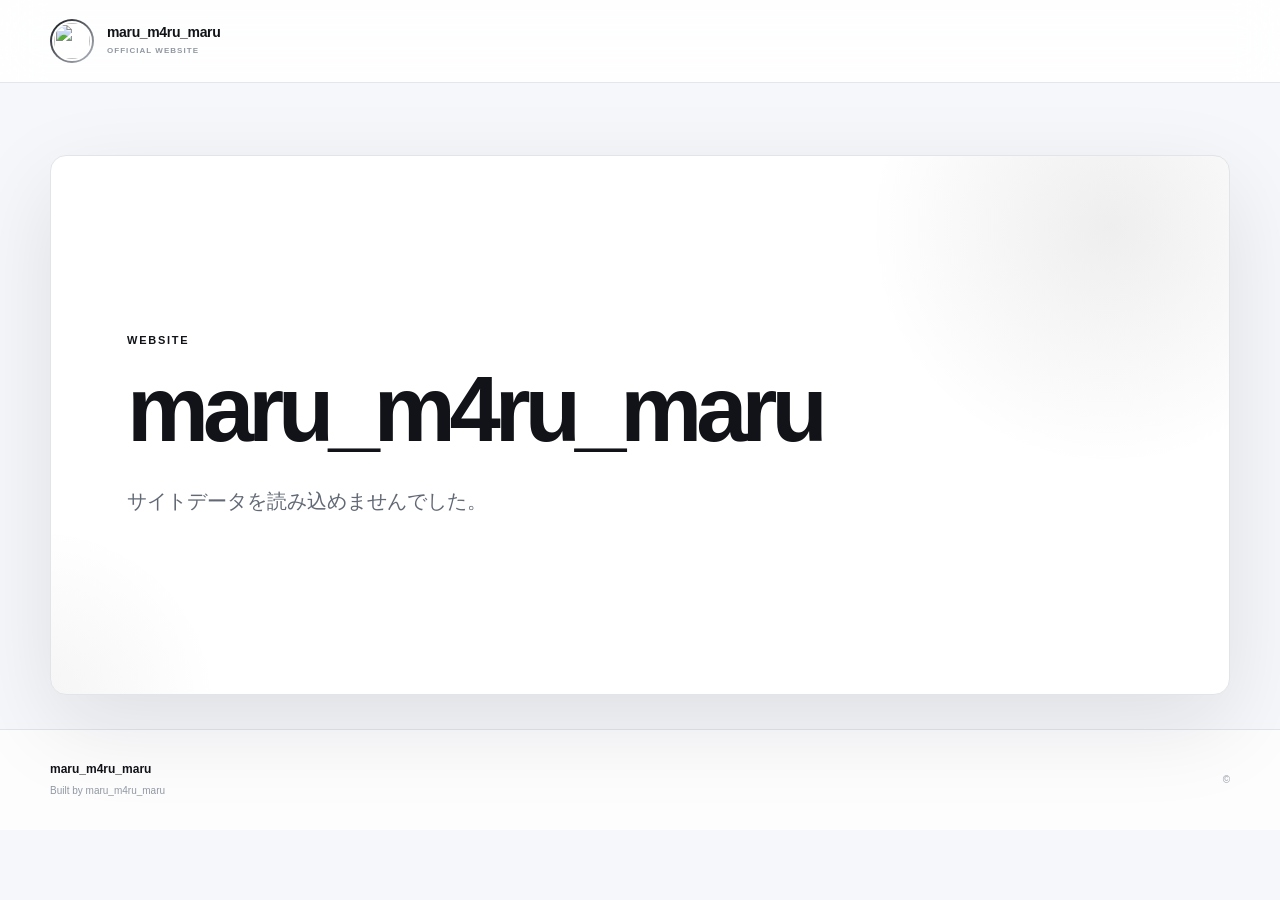
==== commit f806bbdd: "Publish maru-m4ru-maru/new-maru-website to production" ====
--- a/index.html
+++ b/index.html
@@ -2,149 +2,34 @@
 <html lang="ja">
 <head>
   <meta charset="UTF-8">
-
-  <meta
-    name="viewport"
-    content="width=device-width, initial-scale=1.0"
-  >
-
-  <meta
-    id="metaDescription"
-    name="description"
-    content=""
-  >
-
-  <meta
-    name="theme-color"
-    content="#f5f7fa"
-  >
-
+  <meta name="viewport" content="width=device-width, initial-scale=1.0">
+  <meta id="metaDescription" name="description" content="">
+  <meta name="theme-color" content="#f5f7fa">
   <title>maru_m4ru_maru</title>
-
-  <link
-    rel="icon"
-    type="image/png"
-    href="https://uploads.scratch.mit.edu/get_image/user/175225580_60x60.png"
-  >
-
-  <link
-    rel="apple-touch-icon"
-    href="https://uploads.scratch.mit.edu/get_image/user/175225580_60x60.png"
-  >
-
-  <link
-    rel="stylesheet"
-    href="./style.css"
-  >
+  <link rel="icon" type="image/png" href="https://uploads.scratch.mit.edu/get_image/user/175225580_60x60.png">
+  <link rel="apple-touch-icon" href="https://uploads.scratch.mit.edu/get_image/user/175225580_60x60.png">
+  <link rel="stylesheet" href="./style.css">
+  <link rel="stylesheet" href="./cms-public.css">
 </head>
-
 <body>
-
-  <!-- =========================================================
-       HEADER
-  ========================================================== -->
-
   <header class="site-header">
-
     <div class="container header-inner">
-
-      <a
-        href="#top"
-        class="brand"
-      >
-
-        <span class="brand-avatar-wrap">
-
-          <img
-            id="siteAvatar"
-            class="brand-avatar"
-            src=""
-            alt=""
-          >
-
-        </span>
-
-        <span class="brand-copy">
-
-          <strong
-            id="siteName"
-            class="brand-name"
-          >
-            maru_m4ru_maru
-          </strong>
-
-          <span class="brand-subtitle">
-            OFFICIAL WEBSITE
-          </span>
-
-        </span>
-
+      <a href="#top" class="brand">
+        <span class="brand-avatar-wrap"><img id="siteAvatar" class="brand-avatar" src="" alt=""></span>
+        <span class="brand-copy"><strong id="siteName" class="brand-name">maru_m4ru_maru</strong><span class="brand-subtitle">OFFICIAL WEBSITE</span></span>
       </a>
-
-
-      <nav
-        id="siteNavigation"
-        class="nav"
-        aria-label="メインナビゲーション"
-      ></nav>
-
+      <nav id="siteNavigation" class="nav" aria-label="メインナビゲーション"></nav>
     </div>
-
   </header>
-
-
-  <!-- =========================================================
-       MAIN
-  ========================================================== -->
-
-  <main id="top">
-
-    <div id="siteSections"></div>
-
-  </main>
-
-
-  <!-- =========================================================
-       FOOTER
-  ========================================================== -->
-
-  <footer
-    id="siteFooter"
-    class="site-footer"
-  >
-
+  <main id="top"><div id="siteSections"></div></main>
+  <footer id="siteFooter" class="site-footer">
     <div class="container footer-inner">
-
-      <div class="footer-left">
-
-        <strong id="footerSiteName">
-          maru_m4ru_maru
-        </strong>
-
-        <span
-          id="footerText"
-          class="footer-text"
-        >
-          Built by maru_m4ru_maru
-        </span>
-
-      </div>
-
-
-      <div class="footer-right">
-
-        <span>
-          © <span id="currentYear"></span>
-        </span>
-
-      </div>
-
+      <div class="footer-left"><strong id="footerSiteName">maru_m4ru_maru</strong><span id="footerText" class="footer-text">Built by maru_m4ru_maru</span></div>
+      <div class="footer-right"><span>© <span id="currentYear"></span></span></div>
     </div>
-
   </footer>
-
-
   <script src="./main.js"></script>
-
+  <script src="./page-cms.js"></script>
+  <script src="./public-cms.js"></script>
 </body>
-</html>
+</html>
--- a/cms-public.css
+++ b/cms-public.css
@@ -0,0 +1 @@
+:root{--cms-accent:#111318;--cms-background:#f5f7fa;--cms-surface:#fff;--cms-text:#111318;--cms-muted:#707783;--cms-radius:16px}body{background:var(--cms-background);color:var(--cms-text)}.container{max-width:var(--cms-max-width,1180px)}a{accent-color:var(--cms-accent)}.site-header{--header-accent:var(--cms-accent)}.button-dark{background:var(--cms-accent)!important}.section,.site-footer{color:var(--cms-text)}.stat-card,.project-card,.update-card,.hero-shell,.link-card,.github-card{border-radius:var(--cms-radius)}.hero-shell,.stat-card,.project-card,.update-card,.link-card,.github-card{background:var(--cms-surface)}
